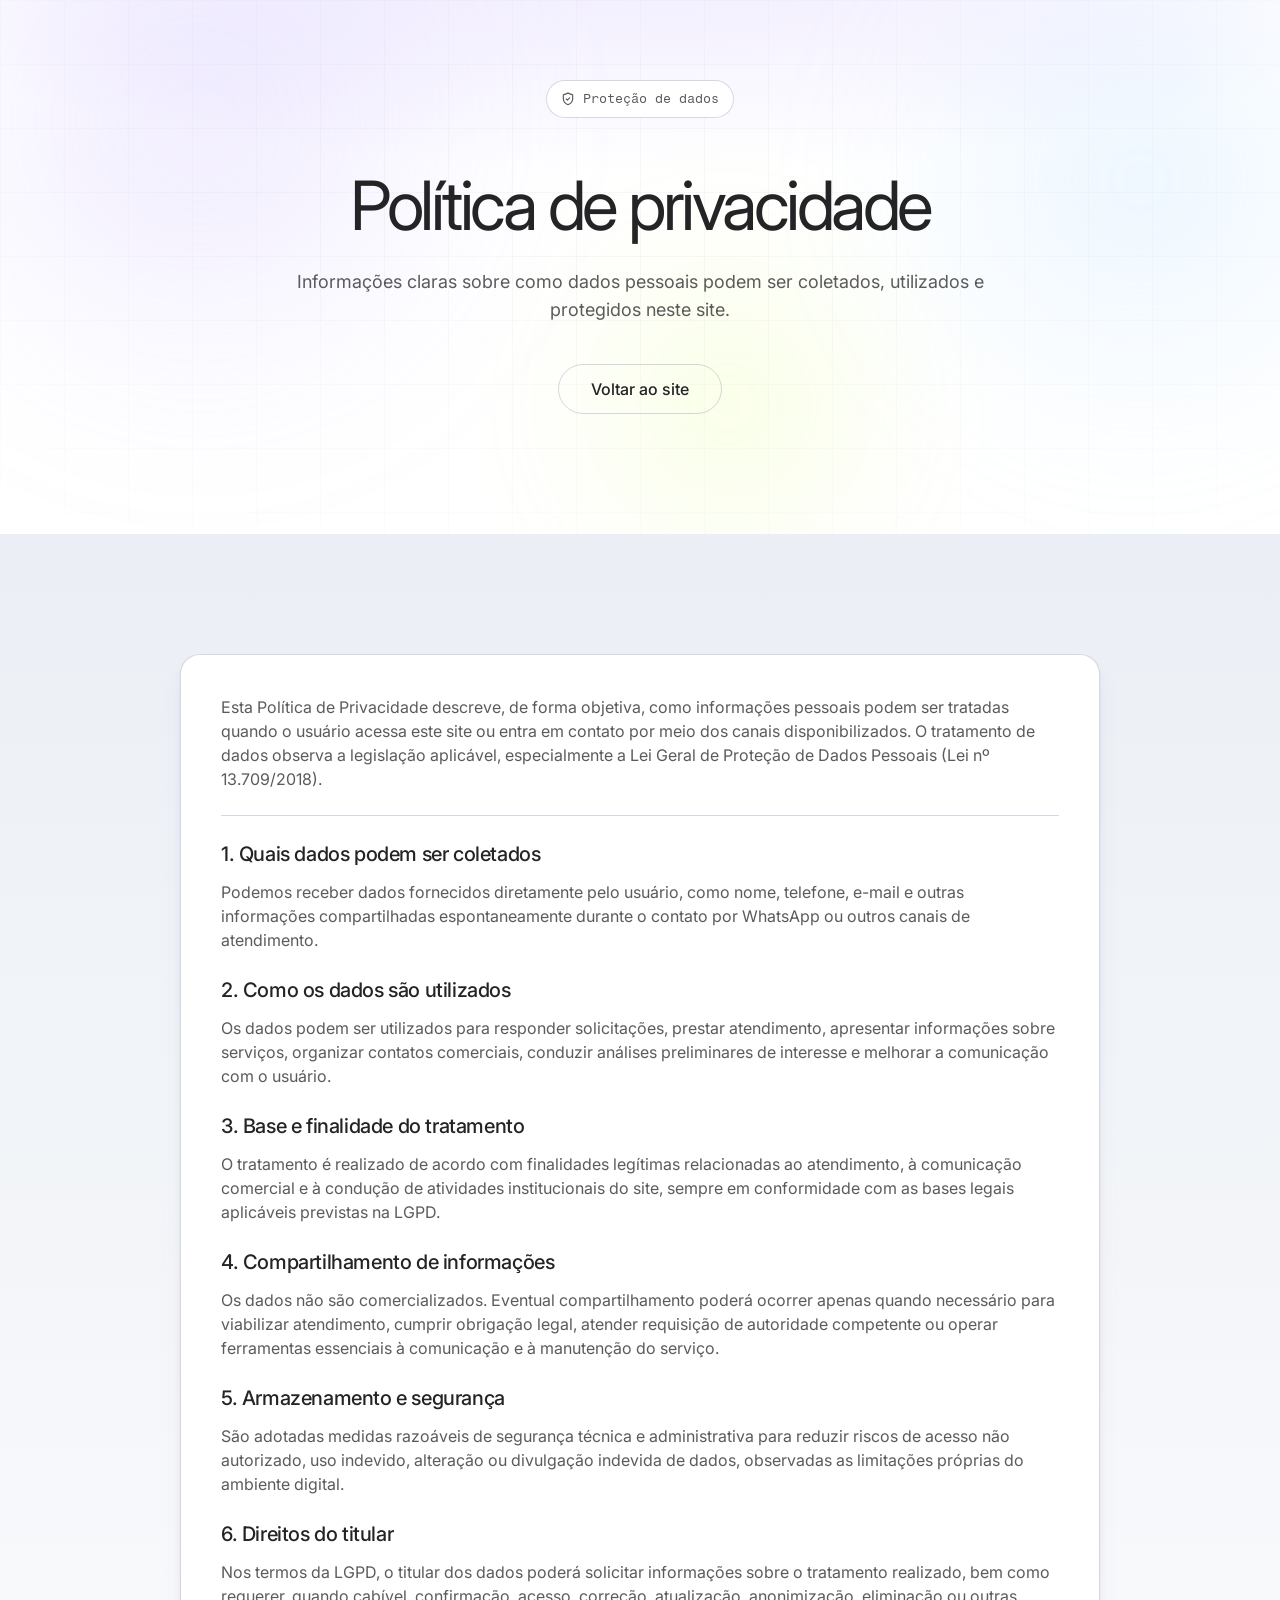
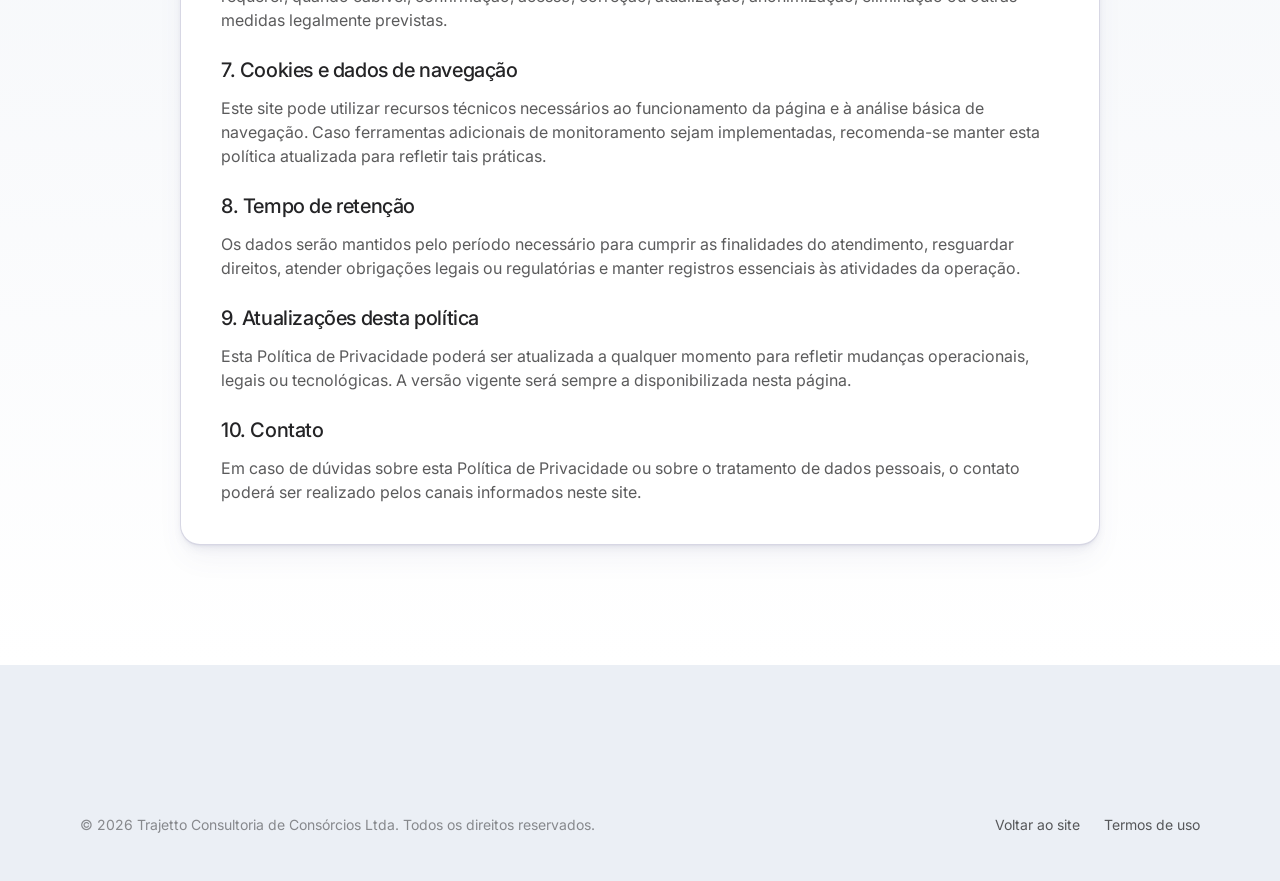
==== politica-de-privacidade.html @ ad0fdaf3 "alteração 24_04_26" ====
<!DOCTYPE html>
<html lang="pt-BR">
<head>
  <meta charset="UTF-8">
  <meta name="viewport" content="width=device-width, initial-scale=1.0">
  <title>Política de Privacidade | Trajetto Consultoria de Consórcios</title>
  <meta name="description" content="Informações sobre coleta, uso e proteção de dados pessoais no site da Trajetto Consultoria de Consórcios.">

  <link rel="preconnect" href="https://fonts.googleapis.com">
  <link rel="preconnect" href="https://fonts.gstatic.com" crossorigin>
  <link rel="preconnect" href="https://framerusercontent.com">

  <link rel="stylesheet" href="https://fonts.googleapis.com/css2?family=Inter:wght@400;500;600;700&family=Fragment+Mono&display=swap">

  <script>document.documentElement.classList.add('js-ready')</script>
  <link rel="stylesheet" href="assets/css/variables.css">
  <link rel="stylesheet" href="assets/css/typography.css">
  <link rel="stylesheet" href="assets/css/components.css">
  <link rel="stylesheet" href="assets/css/animations.css">
  <link rel="stylesheet" href="assets/css/effects.css">
  <link rel="stylesheet" href="assets/css/page.css">
</head>
<body>
  <section class="kit-section hero-section" style="padding-top: 80px; min-height: auto;">
    <div class="hero-bg" aria-hidden="true">
      <div class="hero-orb hero-orb--1"></div>
      <div class="hero-orb hero-orb--2"></div>
      <div class="hero-orb hero-orb--3"></div>
      <div class="hero-grid"></div>
    </div>

    <div class="kit-container" style="text-align: center;">
      <div data-anim="fade-in">
        <span class="kit-section-header__badge">
          <svg width="14" height="14" viewBox="0 0 24 24" fill="none" stroke="currentColor" stroke-width="2" stroke-linecap="round" stroke-linejoin="round"><path d="M12 22s8-4 8-10V5l-8-3-8 3v7c0 6 8 10 8 10z"></path><polyline points="9 12 11 14 15 10"></polyline></svg>
          Proteção de dados
        </span>
      </div>
      <h1 class="kit-h1" data-anim="fade-in" data-anim-delay="1" style="max-width: 860px; margin: var(--kit-gap-lg) auto 0; font-size: clamp(32px, 6vw, 68px); line-height: 1.15; text-wrap: balance;">
        Política de privacidade
      </h1>
      <p class="kit-body" data-anim="fade-in" data-anim-delay="2" style="max-width: 760px; margin: var(--kit-gap-lg) auto 0; font-size: 18px; line-height: 28px;">
        Informações claras sobre como dados pessoais podem ser coletados, utilizados e protegidos neste site.
      </p>
      <div data-anim="fade-in" data-anim-delay="3" style="margin-top: var(--kit-gap-xl);">
        <a href="index.html" class="kit-btn kit-btn-secondary kit-btn-lg">Voltar ao site</a>
      </div>
    </div>
  </section>

  <section class="kit-section kit-section--gradient-light">
    <div class="kit-container">
      <div class="kit-card" data-anim="fade-in" style="max-width: 920px; margin: 0 auto;">
        <p class="kit-body" style="margin-bottom: var(--kit-gap-lg);">
          Esta Política de Privacidade descreve, de forma objetiva, como informações pessoais podem ser tratadas quando o usuário acessa este site ou entra em contato por meio dos canais disponibilizados. O tratamento de dados observa a legislação aplicável, especialmente a Lei Geral de Proteção de Dados Pessoais (Lei nº 13.709/2018).
        </p>
        <div class="kit-separator" style="margin: var(--kit-gap-lg) 0;"></div>

        <h3 class="kit-h5" style="margin-bottom: 12px;">1. Quais dados podem ser coletados</h3>
        <p class="kit-body" style="margin-bottom: var(--kit-gap-lg);">
          Podemos receber dados fornecidos diretamente pelo usuário, como nome, telefone, e-mail e outras informações compartilhadas espontaneamente durante o contato por WhatsApp ou outros canais de atendimento.
        </p>

        <h3 class="kit-h5" style="margin-bottom: 12px;">2. Como os dados são utilizados</h3>
        <p class="kit-body" style="margin-bottom: var(--kit-gap-lg);">
          Os dados podem ser utilizados para responder solicitações, prestar atendimento, apresentar informações sobre serviços, organizar contatos comerciais, conduzir análises preliminares de interesse e melhorar a comunicação com o usuário.
        </p>

        <h3 class="kit-h5" style="margin-bottom: 12px;">3. Base e finalidade do tratamento</h3>
        <p class="kit-body" style="margin-bottom: var(--kit-gap-lg);">
          O tratamento é realizado de acordo com finalidades legítimas relacionadas ao atendimento, à comunicação comercial e à condução de atividades institucionais do site, sempre em conformidade com as bases legais aplicáveis previstas na LGPD.
        </p>

        <h3 class="kit-h5" style="margin-bottom: 12px;">4. Compartilhamento de informações</h3>
        <p class="kit-body" style="margin-bottom: var(--kit-gap-lg);">
          Os dados não são comercializados. Eventual compartilhamento poderá ocorrer apenas quando necessário para viabilizar atendimento, cumprir obrigação legal, atender requisição de autoridade competente ou operar ferramentas essenciais à comunicação e à manutenção do serviço.
        </p>

        <h3 class="kit-h5" style="margin-bottom: 12px;">5. Armazenamento e segurança</h3>
        <p class="kit-body" style="margin-bottom: var(--kit-gap-lg);">
          São adotadas medidas razoáveis de segurança técnica e administrativa para reduzir riscos de acesso não autorizado, uso indevido, alteração ou divulgação indevida de dados, observadas as limitações próprias do ambiente digital.
        </p>

        <h3 class="kit-h5" style="margin-bottom: 12px;">6. Direitos do titular</h3>
        <p class="kit-body" style="margin-bottom: var(--kit-gap-lg);">
          Nos termos da LGPD, o titular dos dados poderá solicitar informações sobre o tratamento realizado, bem como requerer, quando cabível, confirmação, acesso, correção, atualização, anonimização, eliminação ou outras medidas legalmente previstas.
        </p>

        <h3 class="kit-h5" style="margin-bottom: 12px;">7. Cookies e dados de navegação</h3>
        <p class="kit-body" style="margin-bottom: var(--kit-gap-lg);">
          Este site pode utilizar recursos técnicos necessários ao funcionamento da página e à análise básica de navegação. Caso ferramentas adicionais de monitoramento sejam implementadas, recomenda-se manter esta política atualizada para refletir tais práticas.
        </p>

        <h3 class="kit-h5" style="margin-bottom: 12px;">8. Tempo de retenção</h3>
        <p class="kit-body" style="margin-bottom: var(--kit-gap-lg);">
          Os dados serão mantidos pelo período necessário para cumprir as finalidades do atendimento, resguardar direitos, atender obrigações legais ou regulatórias e manter registros essenciais às atividades da operação.
        </p>

        <h3 class="kit-h5" style="margin-bottom: 12px;">9. Atualizações desta política</h3>
        <p class="kit-body" style="margin-bottom: var(--kit-gap-lg);">
          Esta Política de Privacidade poderá ser atualizada a qualquer momento para refletir mudanças operacionais, legais ou tecnológicas. A versão vigente será sempre a disponibilizada nesta página.
        </p>

        <h3 class="kit-h5" style="margin-bottom: 12px;">10. Contato</h3>
        <p class="kit-body">
          Em caso de dúvidas sobre esta Política de Privacidade ou sobre o tratamento de dados pessoais, o contato poderá ser realizado pelos canais informados neste site.
        </p>
      </div>
    </div>
  </section>

  <footer class="kit-footer">
    <div class="kit-container">
      <div style="display: flex; align-items: center; justify-content: space-between; padding-top: var(--kit-gap-lg);">
        <p class="kit-footer__copyright">&copy; 2026 Trajetto Consultoria de Consórcios Ltda. Todos os direitos reservados.</p>
        <div style="display: flex; gap: var(--kit-gap-lg);">
          <a href="index.html" class="kit-footer__link">Voltar ao site</a>
          <a href="termos-de-uso.html" class="kit-footer__link">Termos de uso</a>
        </div>
      </div>
    </div>
  </footer>

  <script src="assets/js/animations.js"></script>
</body>
</html>
---- assets/css/variables.css ----
:root {
  /* ══ Cores ══ */
  --kit-primary: #242426;
  --kit-primary-75: rgba(36, 36, 38, 0.75);
  --kit-primary-50: rgba(36, 36, 38, 0.50);
  --kit-primary-25: rgba(36, 36, 38, 0.25);
  --kit-dark: #35363b;
  --kit-dark-alt: #4d4f57;
  --kit-dark-muted: #58718a;
  --kit-white: #ffffff;
  --kit-white-80: rgba(255, 255, 255, 0.80);
  --kit-white-50: rgba(255, 255, 255, 0.50);
  --kit-bg-light: #ebeff5;
  --kit-bg-surface: #ebedfa;
  --kit-accent-lime: #d9ff5c;
  --kit-accent-purple: #c0adff;
  --kit-accent-blue: #b8deff;
  --kit-accent-pink: #fae9e6;
  --kit-accent-beige: #e0c5b6;
  --kit-accent-steel: #a5b2cf;
  --kit-border-light: #d9d5dc;
  --kit-border-subtle: rgba(36, 38, 105, 0.18);

  /* ══ Gradientes ══ */
  --kit-gradient-dark-section: linear-gradient(180deg, #343647 0%, #35363b 99%);
  --kit-gradient-light-section: linear-gradient(180deg, #ebeff5 0%, #fff 100%);
  --kit-gradient-white-to-light: linear-gradient(180deg, #fff 0%, #ebeff5 100%);
  --kit-gradient-light-to-white: linear-gradient(180deg, #fff 0%, #ebedfa 100%);
  --kit-gradient-radial-hero: radial-gradient(134% 100% at 50% 0%, #fff 0%, #ebedfa 100%);
  --kit-gradient-white-fade-50: linear-gradient(180deg, rgba(255,255,255,0.5) 0%, transparent 100%);
  --kit-gradient-white-fade-75: linear-gradient(180deg, rgba(255,255,255,0.75) 0%, transparent 100%);
  --kit-gradient-transparent-to-white: linear-gradient(180deg, transparent 0%, #fff 100%);

  /* ══ Tipografia ══ */
  --kit-font-heading: 'Inter Display', 'Inter', sans-serif;
  --kit-font-body: 'Inter Display', 'Inter', sans-serif;
  --kit-font-mono: 'Fragment Mono', monospace;
  --kit-fs-h1: 88px;
  --kit-lh-h1: 110px;
  --kit-ls-h1: -3.52px;
  --kit-fs-h1-alt: 64px;
  --kit-lh-h1-alt: 80px;
  --kit-ls-h1-alt: -2.56px;
  --kit-fs-h2: 56px;
  --kit-lh-h2: 67.2px;
  --kit-ls-h2: -2.24px;
  --kit-fs-h3: 36px;
  --kit-lh-h3: 45px;
  --kit-ls-h3: -1.08px;
  --kit-fs-h4: 32px;
  --kit-lh-h4: 46.4px;
  --kit-ls-h4: -0.96px;
  --kit-fs-h5: 20px;
  --kit-lh-h5: 28px;
  --kit-ls-h5: -0.4px;
  --kit-fs-h6: 14px;
  --kit-lh-h6: 21px;
  --kit-fs-body: 16px;
  --kit-lh-body: 24px;
  --kit-fs-body-sm: 14px;
  --kit-lh-body-sm: 21px;
  --kit-fs-caption: 12px;
  --kit-lh-caption: 18px;
  --kit-fs-label: 13px;
  --kit-lh-label: 16px;
  --kit-fw-normal: 400;
  --kit-fw-medium: 500;
  --kit-fw-semibold: 600;

  /* ══ Espaçamento ══ */
  --kit-section-py: 120px;
  --kit-section-py-sm: 80px;
  --kit-section-px: 40px;
  --kit-container-max: 1200px;
  --kit-gap-xs: 8px;
  --kit-gap-sm: 12px;
  --kit-gap-md: 16px;
  --kit-gap-lg: 24px;
  --kit-gap-xl: 40px;
  --kit-gap-2xl: 64px;
  --kit-gap-3xl: 80px;

  /* ══ Bordas ══ */
  --kit-radius-xs: 8px;
  --kit-radius-sm: 12px;
  --kit-radius-md: 16px;
  --kit-radius-lg: 20px;
  --kit-radius-xl: 24px;
  --kit-radius-2xl: 32px;
  --kit-radius-full: 9999px;
  --kit-border-width: 1px;
  --kit-border-color: rgba(36, 38, 105, 0.18);

  /* ══ Sombras ══ */
  --kit-shadow-card: 0 0.637px 1.147px -0.813px rgba(79,86,130,0.11),
                     0 1.932px 3.477px -1.625px rgba(79,86,130,0.11),
                     0 5.106px 9.191px -2.438px rgba(79,86,130,0.1),
                     0 16px 28.8px -3.25px rgba(79,86,130,0.06);
  --kit-shadow-card-lg: 0 0.806px 0.806px -0.469px rgba(54,54,71,0.19),
                        0 1.911px 1.911px -0.938px rgba(54,54,71,0.18),
                        0 3.486px 3.486px -1.406px rgba(54,54,71,0.18),
                        0 5.795px 5.795px -1.875px rgba(54,54,71,0.17),
                        0 9.358px 9.358px -2.344px rgba(54,54,71,0.16),
                        0 15.318px 15.318px -2.813px rgba(54,54,71,0.15),
                        0 26.377px 26.377px -3.281px rgba(54,54,71,0.12),
                        0 48px 48px -3.75px rgba(54,54,71,0.06);
  --kit-shadow-card-md: 0 0.848px 0.848px -0.625px rgba(54,54,71,0.15),
                        0 2.168px 2.168px -1.25px rgba(54,54,71,0.14),
                        0 4.346px 4.346px -1.875px rgba(54,54,71,0.14),
                        0 8.239px 8.239px -2.5px rgba(54,54,71,0.13),
                        0 16.376px 16.376px -3.125px rgba(54,54,71,0.1),
                        0 36px 36px -3.75px rgba(54,54,71,0.05);
  --kit-shadow-glow: 0 0 0 12px rgba(255,255,255,0.25);
  --kit-shadow-glow-sm: 0 0 0 4px rgba(255,255,255,0.25);
}
---- assets/css/typography.css ----
/* ══ Fontes ══ */
/* Google Fonts carregadas via <link> no HTML para evitar bloqueio de render */

/* Inter Display via Framer CDN */
@font-face {
  font-family: 'Inter Display';
  src: url('https://framerusercontent.com/assets/QXl4EFJYVqiLETBqbPiq9anSzEY.woff2') format('woff2');
  font-weight: 400;
  font-style: normal;
  font-display: swap;
}

@font-face {
  font-family: 'Inter Display';
  src: url('https://framerusercontent.com/assets/6VnLB78U9DLIXGm74MvJYRn2YEE.woff2') format('woff2');
  font-weight: 500;
  font-style: normal;
  font-display: swap;
}

@font-face {
  font-family: 'Inter Display';
  src: url('https://framerusercontent.com/assets/PyL0aGBgERWGjjCfQIWkYXYhq0.woff2') format('woff2');
  font-weight: 600;
  font-style: normal;
  font-display: swap;
}

/* ══ Escala Tipográfica ══ */
.kit-h1 {
  font-family: var(--kit-font-heading);
  font-size: var(--kit-fs-h1);
  line-height: var(--kit-lh-h1);
  letter-spacing: var(--kit-ls-h1);
  font-weight: var(--kit-fw-normal);
  color: var(--kit-primary);
}

.kit-h1-alt {
  font-family: var(--kit-font-heading);
  font-size: var(--kit-fs-h1-alt);
  line-height: var(--kit-lh-h1-alt);
  letter-spacing: var(--kit-ls-h1-alt);
  font-weight: var(--kit-fw-normal);
  color: var(--kit-primary-75);
}

.kit-h2 {
  font-family: var(--kit-font-heading);
  font-size: var(--kit-fs-h2);
  line-height: var(--kit-lh-h2);
  letter-spacing: var(--kit-ls-h2);
  font-weight: var(--kit-fw-normal);
  color: var(--kit-primary);
}

.kit-h3 {
  font-family: var(--kit-font-heading);
  font-size: var(--kit-fs-h3);
  line-height: var(--kit-lh-h3);
  letter-spacing: var(--kit-ls-h3);
  font-weight: var(--kit-fw-normal);
  color: var(--kit-primary);
}

.kit-h4 {
  font-family: var(--kit-font-heading);
  font-size: var(--kit-fs-h4);
  line-height: var(--kit-lh-h4);
  letter-spacing: var(--kit-ls-h4);
  font-weight: var(--kit-fw-normal);
  color: var(--kit-primary);
}

.kit-h5 {
  font-family: var(--kit-font-heading);
  font-size: var(--kit-fs-h5);
  line-height: var(--kit-lh-h5);
  letter-spacing: var(--kit-ls-h5);
  font-weight: var(--kit-fw-medium);
  color: var(--kit-primary);
}

.kit-h6 {
  font-family: var(--kit-font-heading);
  font-size: var(--kit-fs-h6);
  line-height: var(--kit-lh-h6);
  font-weight: var(--kit-fw-medium);
  color: var(--kit-primary);
}

.kit-body {
  font-family: var(--kit-font-body);
  font-size: var(--kit-fs-body);
  line-height: var(--kit-lh-body);
  font-weight: var(--kit-fw-normal);
  color: var(--kit-primary-75);
}

.kit-body-sm {
  font-family: var(--kit-font-body);
  font-size: var(--kit-fs-body-sm);
  line-height: var(--kit-lh-body-sm);
  font-weight: var(--kit-fw-normal);
  color: var(--kit-primary-75);
}

.kit-caption {
  font-family: var(--kit-font-body);
  font-size: var(--kit-fs-caption);
  line-height: var(--kit-lh-caption);
  font-weight: var(--kit-fw-normal);
  color: var(--kit-primary-50);
}

.kit-label {
  font-family: var(--kit-font-mono);
  font-size: var(--kit-fs-label);
  line-height: var(--kit-lh-label);
  font-weight: var(--kit-fw-normal);
  text-transform: none;
}

.kit-mono {
  font-family: var(--kit-font-mono);
}

/* ══ Responsivo ══ */
@media (max-width: 1024px) {
  .kit-h1 { font-size: 64px; line-height: 72px; letter-spacing: -2.56px; }
  .kit-h1-alt { font-size: 48px; line-height: 56px; letter-spacing: -1.92px; }
  .kit-h2 { font-size: 44px; line-height: 52px; letter-spacing: -1.76px; }
  .kit-h3 { font-size: 28px; line-height: 36px; letter-spacing: -0.84px; }
  .kit-h4 { font-size: 26px; line-height: 36px; letter-spacing: -0.78px; }
}

@media (max-width: 768px) {
  .kit-h1 { font-size: 44px; line-height: 52px; letter-spacing: -1.76px; }
  .kit-h1-alt { font-size: 36px; line-height: 44px; letter-spacing: -1.44px; }
  .kit-h2 { font-size: 36px; line-height: 44px; letter-spacing: -1.44px; }
  .kit-h3 { font-size: 24px; line-height: 32px; letter-spacing: -0.72px; }
  .kit-h4 { font-size: 22px; line-height: 30px; letter-spacing: -0.66px; }
}

@media (max-width: 480px) {
  .kit-h1 { font-size: 36px; line-height: 44px; letter-spacing: -1.44px; }
  .kit-h1-alt { font-size: 30px; line-height: 38px; letter-spacing: -1.2px; }
  .kit-h2 { font-size: 28px; line-height: 36px; letter-spacing: -1.12px; }
}
---- assets/css/components.css ----
/* ══ Reset Base ══ */
*, *::before, *::after { box-sizing: border-box; margin: 0; padding: 0; }
html { scroll-behavior: smooth; -webkit-font-smoothing: antialiased; -moz-osx-font-smoothing: grayscale; }
body {
  font-family: var(--kit-font-body);
  font-size: var(--kit-fs-body);
  line-height: var(--kit-lh-body);
  color: var(--kit-primary);
  background: var(--kit-white);
  overflow-x: hidden;
}
img { max-width: 100%; height: auto; display: block; }
a { text-decoration: none; color: inherit; }

/* ══ Layout ══ */
.kit-container {
  max-width: var(--kit-container-max);
  margin: 0 auto;
  padding: 0 var(--kit-section-px);
  width: 100%;
}

.kit-section {
  padding: var(--kit-section-py) 0;
  position: relative;
  overflow: hidden;
}

.kit-section--dark {
  background: var(--kit-gradient-dark-section);
  color: var(--kit-white);
}

.kit-section--light {
  background: var(--kit-bg-light);
}

.kit-section--gradient-light {
  background: var(--kit-gradient-light-section);
}

.kit-section--gradient-radial {
  background: var(--kit-gradient-radial-hero);
}

.kit-section--white-to-light {
  background: var(--kit-gradient-white-to-light);
}

.kit-section-header {
  text-align: center;
  max-width: 720px;
  margin: 0 auto var(--kit-gap-2xl);
}

.kit-section-header__badge {
  display: inline-flex;
  align-items: center;
  gap: 8px;
  padding: 6px 14px;
  border-radius: var(--kit-radius-full);
  border: 1px solid var(--kit-border-subtle);
  font-family: var(--kit-font-mono);
  font-size: var(--kit-fs-label);
  color: var(--kit-primary-75);
  background: var(--kit-white);
  margin-bottom: var(--kit-gap-lg);
}

.kit-section-header__badge--dark {
  background: rgba(255,255,255,0.08);
  border-color: rgba(255,255,255,0.15);
  color: var(--kit-white-80);
}

.kit-section-header__subtitle {
  font-family: var(--kit-font-body);
  font-size: var(--kit-fs-body);
  line-height: var(--kit-lh-body);
  color: var(--kit-primary-75);
  margin-top: var(--kit-gap-md);
}

.kit-section-header__subtitle--light {
  color: var(--kit-white-80);
}

/* ══ Botões ══ */
.kit-btn {
  display: inline-flex;
  align-items: center;
  justify-content: center;
  gap: 8px;
  font-family: var(--kit-font-body);
  font-size: var(--kit-fs-body-sm);
  font-weight: var(--kit-fw-medium);
  line-height: 1;
  padding: 12px 24px;
  border-radius: var(--kit-radius-full);
  border: none;
  cursor: pointer;
  transition: all 0.2s ease;
  white-space: nowrap;
}

.kit-btn-primary {
  background: var(--kit-primary);
  color: var(--kit-white);
}
.kit-btn-primary:hover {
  background: var(--kit-dark-alt);
  transform: translateY(-1px);
}

.kit-btn-secondary {
  background: transparent;
  color: var(--kit-primary);
  border: 1px solid var(--kit-border-subtle);
}
.kit-btn-secondary:hover {
  background: var(--kit-bg-light);
}

.kit-btn-white {
  background: var(--kit-white);
  color: var(--kit-primary);
}
.kit-btn-white:hover {
  background: var(--kit-bg-light);
}

.kit-btn-dark {
  background: var(--kit-dark);
  color: var(--kit-white);
}
.kit-btn-dark:hover {
  background: var(--kit-primary);
}

.kit-btn-lg {
  padding: 16px 32px;
  font-size: var(--kit-fs-body);
}

.kit-btn-sm {
  padding: 8px 16px;
  font-size: var(--kit-fs-caption);
}

.kit-btn-group {
  display: flex;
  align-items: center;
  gap: var(--kit-gap-sm);
}

/* ══ Cards ══ */
.kit-card {
  background: var(--kit-white);
  border-radius: var(--kit-radius-lg);
  padding: var(--kit-gap-xl);
  box-shadow: var(--kit-shadow-card);
  border: 1px solid var(--kit-border-subtle);
  overflow: hidden;
  position: relative;
}

.kit-card--dark {
  background: var(--kit-dark);
  border-color: rgba(255,255,255,0.08);
  color: var(--kit-white);
}

.kit-card--no-shadow {
  box-shadow: none;
}

.kit-card--large {
  padding: var(--kit-gap-2xl);
  border-radius: var(--kit-radius-xl);
  box-shadow: var(--kit-shadow-card-lg);
}

.kit-card--surface {
  background: var(--kit-bg-light);
  border: 1px solid var(--kit-border-subtle);
}

.kit-card__visual {
  width: 100%;
  border-radius: var(--kit-radius-sm);
  overflow: hidden;
  margin-bottom: var(--kit-gap-lg);
}

.kit-card__visual img {
  width: 100%;
  height: auto;
  object-fit: cover;
}

.kit-card__title {
  font-family: var(--kit-font-heading);
  font-size: var(--kit-fs-h4);
  line-height: var(--kit-lh-h4);
  letter-spacing: var(--kit-ls-h4);
  font-weight: var(--kit-fw-normal);
  margin-bottom: var(--kit-gap-sm);
}

.kit-card__text {
  font-family: var(--kit-font-body);
  font-size: var(--kit-fs-body-sm);
  line-height: var(--kit-lh-body-sm);
  color: var(--kit-primary-75);
}

.kit-card__text--light {
  color: var(--kit-white-80);
}

/* ══ Badge / Pill ══ */
.kit-badge {
  display: inline-flex;
  align-items: center;
  gap: 6px;
  padding: 4px 12px;
  border-radius: var(--kit-radius-full);
  font-family: var(--kit-font-mono);
  font-size: var(--kit-fs-caption);
  line-height: var(--kit-lh-caption);
  border: 1px solid var(--kit-border-subtle);
  background: var(--kit-white);
  color: var(--kit-primary-75);
}

.kit-badge--accent {
  background: var(--kit-accent-lime);
  border-color: var(--kit-accent-lime);
  color: var(--kit-primary);
}

.kit-badge--dark {
  background: rgba(255,255,255,0.08);
  border-color: rgba(255,255,255,0.15);
  color: var(--kit-white-80);
}

/* ══ Grids ══ */
.kit-grid-2 {
  display: grid;
  grid-template-columns: repeat(2, 1fr);
  gap: var(--kit-gap-lg);
}

.kit-grid-3 {
  display: grid;
  grid-template-columns: repeat(3, 1fr);
  gap: var(--kit-gap-lg);
}

.kit-grid-4 {
  display: grid;
  grid-template-columns: repeat(4, 1fr);
  gap: var(--kit-gap-lg);
}

.kit-flex-center {
  display: flex;
  align-items: center;
  justify-content: center;
}

.kit-flex-col {
  display: flex;
  flex-direction: column;
}

.kit-flex-row {
  display: flex;
  flex-direction: row;
  align-items: center;
}

/* ══ Decorative Elements ══ */
.kit-glow {
  position: absolute;
  border-radius: 50%;
  filter: blur(100px);
  opacity: 0.4;
  pointer-events: none;
}

.kit-glow--purple {
  background: var(--kit-accent-purple);
}

.kit-glow--blue {
  background: var(--kit-accent-blue);
}

.kit-glow--lime {
  background: var(--kit-accent-lime);
}

.kit-divider {
  width: 100%;
  height: 1px;
  background: var(--kit-border-subtle);
}

/* ══ Trust / Logo Bar ══ */
.kit-trust-bar {
  display: flex;
  align-items: center;
  justify-content: center;
  gap: var(--kit-gap-xl);
  padding: var(--kit-gap-lg) 0;
  opacity: 0.5;
}

.kit-trust-bar img {
  height: 24px;
  width: auto;
  filter: grayscale(1);
}

/* ══ Toggle (Pricing) ══ */
.kit-toggle {
  display: inline-flex;
  align-items: center;
  gap: 0;
  background: var(--kit-bg-light);
  border-radius: var(--kit-radius-full);
  padding: 4px;
  border: 1px solid var(--kit-border-subtle);
}

.kit-toggle__option {
  padding: 8px 20px;
  border-radius: var(--kit-radius-full);
  font-family: var(--kit-font-body);
  font-size: var(--kit-fs-body-sm);
  font-weight: var(--kit-fw-medium);
  color: var(--kit-primary-50);
  cursor: pointer;
  transition: all 0.2s ease;
  border: none;
  background: none;
}

.kit-toggle__option--active {
  background: var(--kit-white);
  color: var(--kit-primary);
  box-shadow: var(--kit-shadow-card);
}

/* ══ Checklist ══ */
.kit-checklist {
  list-style: none;
  display: flex;
  flex-direction: column;
  gap: var(--kit-gap-sm);
}

.kit-checklist__item {
  display: flex;
  align-items: center;
  gap: 10px;
  font-family: var(--kit-font-body);
  font-size: var(--kit-fs-body-sm);
  line-height: var(--kit-lh-body-sm);
  color: var(--kit-primary-75);
}

.kit-checklist__item::before {
  content: '';
  width: 18px;
  height: 18px;
  min-width: 18px;
  border-radius: 50%;
  background: var(--kit-accent-lime);
  display: flex;
  align-items: center;
  justify-content: center;
  background-image: url("data:image/svg+xml,%3Csvg xmlns='http://www.w3.org/2000/svg' width='12' height='12' viewBox='0 0 24 24' fill='none' stroke='%23242426' stroke-width='3' stroke-linecap='round' stroke-linejoin='round'%3E%3Cpolyline points='20 6 9 17 4 12'%3E%3C/polyline%3E%3C/svg%3E");
  background-repeat: no-repeat;
  background-position: center;
  background-size: 10px;
}

/* ══ Nav ══ */
.kit-nav {
  position: fixed;
  top: 0;
  left: 0;
  right: 0;
  z-index: 1000;
  padding: 16px var(--kit-section-px);
  display: flex;
  align-items: center;
  justify-content: center;
  transition: background 0.3s ease;
}

.kit-nav--scrolled {
  background: rgba(255,255,255,0.85);
  backdrop-filter: blur(20px);
  -webkit-backdrop-filter: blur(20px);
  border-bottom: 1px solid var(--kit-border-subtle);
}

.kit-nav__inner {
  display: flex;
  align-items: center;
  justify-content: space-between;
  max-width: var(--kit-container-max);
  width: 100%;
}

.kit-nav__logo {
  font-family: var(--kit-font-heading);
  font-size: 24px;
  font-weight: var(--kit-fw-semibold);
  color: var(--kit-primary);
  letter-spacing: -0.5px;
}

.kit-nav__links {
  display: flex;
  align-items: center;
  gap: var(--kit-gap-xl);
  list-style: none;
}

.kit-nav__link {
  font-family: var(--kit-font-body);
  font-size: var(--kit-fs-body-sm);
  color: var(--kit-primary-75);
  transition: color 0.2s ease;
}

.kit-nav__link:hover {
  color: var(--kit-primary);
}

.kit-nav__actions {
  display: flex;
  align-items: center;
  gap: var(--kit-gap-sm);
}

/* ══ Footer ══ */
.kit-footer {
  background: var(--kit-bg-light);
  padding: var(--kit-section-py) 0 var(--kit-gap-xl);
}

.kit-footer__grid {
  display: grid;
  grid-template-columns: 2fr repeat(4, 1fr);
  gap: var(--kit-gap-xl);
  margin-bottom: var(--kit-gap-2xl);
}

.kit-footer__brand {
  display: flex;
  flex-direction: column;
  gap: var(--kit-gap-md);
}

.kit-footer__column-title {
  font-family: var(--kit-font-body);
  font-size: var(--kit-fs-body-sm);
  font-weight: var(--kit-fw-medium);
  color: var(--kit-primary-50);
  margin-bottom: var(--kit-gap-sm);
}

.kit-footer__link {
  font-family: var(--kit-font-body);
  font-size: var(--kit-fs-body-sm);
  color: var(--kit-primary-75);
  display: block;
  padding: 4px 0;
  transition: color 0.2s ease;
}

.kit-footer__link:hover {
  color: var(--kit-primary);
}

.kit-footer__bottom {
  display: flex;
  align-items: center;
  justify-content: space-between;
  padding-top: var(--kit-gap-lg);
  border-top: 1px solid var(--kit-border-subtle);
}

.kit-footer__copyright {
  font-family: var(--kit-font-body);
  font-size: var(--kit-fs-body-sm);
  color: var(--kit-primary-50);
}

/* ══ Responsivo Global ══ */
@media (max-width: 1024px) {
  :root {
    --kit-section-py: 80px;
    --kit-section-px: 32px;
  }
  .kit-grid-3 { grid-template-columns: repeat(2, 1fr); }
  .kit-grid-4 { grid-template-columns: repeat(2, 1fr); }
  .kit-footer__grid { grid-template-columns: repeat(2, 1fr); }
}

@media (max-width: 768px) {
  :root {
    --kit-section-py: 64px;
    --kit-section-px: 20px;
  }
  .kit-grid-2 { grid-template-columns: 1fr; }
  .kit-grid-3 { grid-template-columns: 1fr; }
  .kit-grid-4 { grid-template-columns: 1fr; }
  .kit-nav__links { display: none; }
  .kit-footer__grid { grid-template-columns: 1fr 1fr; }
  .kit-btn-group { flex-direction: column; width: 100%; }
  .kit-btn-group .kit-btn { width: 100%; justify-content: center; }
}

@media (max-width: 480px) {
  .kit-footer__grid { grid-template-columns: 1fr; }
}
---- assets/css/animations.css ----
/* ══ Keyframes ══ */
@keyframes kit-fade-in-up {
  from { opacity: 0; transform: translateY(24px); }
  to { opacity: 1; transform: translateY(0); }
}

@keyframes kit-fade-in {
  from { opacity: 0; }
  to { opacity: 1; }
}

@keyframes kit-slide-up {
  from { opacity: 0; transform: translateY(40px); }
  to { opacity: 1; transform: translateY(0); }
}

@keyframes kit-scale-in {
  from { opacity: 0; transform: scale(0.95); }
  to { opacity: 1; transform: scale(1); }
}

@keyframes kit-slide-in-left {
  from { opacity: 0; transform: translateX(-30px); }
  to { opacity: 1; transform: translateX(0); }
}

@keyframes kit-slide-in-right {
  from { opacity: 0; transform: translateX(30px); }
  to { opacity: 1; transform: translateX(0); }
}

@keyframes kit-float {
  0%, 100% { transform: translateY(0); }
  50% { transform: translateY(-8px); }
}

@keyframes kit-pulse-glow {
  0%, 100% { box-shadow: 0 0 0 4px rgba(255,255,255,0.25); }
  50% { box-shadow: 0 0 0 12px rgba(255,255,255,0.25); }
}

@keyframes hero-orb-1 {
  0%, 100% { transform: translate(0, 0) scale(1); }
  30%       { transform: translate(140px, 90px) scale(1.12); }
  65%       { transform: translate(-70px, 160px) scale(0.93); }
}

@keyframes hero-orb-2 {
  0%, 100% { transform: translate(0, 0) scale(1); }
  35%       { transform: translate(-110px, 70px) scale(1.08); }
  70%       { transform: translate(90px, 130px) scale(1.18); }
}

@keyframes hero-orb-3 {
  0%, 100% { transform: translate(0, 0) scale(1); }
  50%       { transform: translate(-90px, -70px) scale(1.15); }
}

@keyframes hero-gradient-shift {
  0%, 100% { opacity: 0.6; }
  50%       { opacity: 1; }
}

/* ══ Animation Classes ══ */
.kit-anim-fade-in-up {
  animation: kit-fade-in-up 0.6s ease-out forwards;
}

.kit-anim-fade-in {
  animation: kit-fade-in 0.5s ease-out forwards;
}

.kit-anim-slide-up {
  animation: kit-slide-up 0.7s ease-out forwards;
}

.kit-anim-scale-in {
  animation: kit-scale-in 0.5s ease-out forwards;
}

.kit-anim-float {
  animation: kit-float 4s ease-in-out infinite;
}

/* ══ Scroll-driven (intersection observer) ══ */
.js-ready.anim-init [data-anim] {
  opacity: 0;
  transform: translateY(24px);
  transition: opacity 0.6s ease-out, transform 0.6s ease-out;
}

.js-ready.anim-init [data-anim].kit-visible {
  opacity: 1;
  transform: translateY(0);
}

.js-ready.anim-init [data-anim="scale-in"] {
  transform: scale(0.95);
}
.js-ready.anim-init [data-anim="scale-in"].kit-visible {
  transform: scale(1);
}

.js-ready.anim-init [data-anim="slide-left"] {
  transform: translateX(-30px);
}
.js-ready.anim-init [data-anim="slide-left"].kit-visible {
  transform: translateX(0);
}

.js-ready.anim-init [data-anim="slide-right"] {
  transform: translateX(30px);
}
.js-ready.anim-init [data-anim="slide-right"].kit-visible {
  transform: translateX(0);
}

/* ══ Stagger Delays ══ */
[data-anim-delay="1"] { transition-delay: 0.1s; }
[data-anim-delay="2"] { transition-delay: 0.2s; }
[data-anim-delay="3"] { transition-delay: 0.3s; }
[data-anim-delay="4"] { transition-delay: 0.4s; }
[data-anim-delay="5"] { transition-delay: 0.5s; }
[data-anim-delay="6"] { transition-delay: 0.6s; }

/* ══ Hover Effects ══ */
.kit-hover-lift {
  transition: transform 0.3s ease, box-shadow 0.3s ease;
}
.kit-hover-lift:hover {
  transform: translateY(-4px);
  box-shadow: var(--kit-shadow-card-lg);
}

.kit-hover-scale {
  transition: transform 0.3s ease;
}
.kit-hover-scale:hover {
  transform: scale(1.02);
}
---- assets/css/effects.css ----
/* ══ Blur / Backdrop ══ */
.kit-blur-bg {
  backdrop-filter: blur(10px);
  -webkit-backdrop-filter: blur(10px);
}

.kit-blur-overlay {
  backdrop-filter: blur(20px);
  -webkit-backdrop-filter: blur(20px);
}

/* ══ Overlays ══ */
.kit-overlay-gradient-top {
  position: absolute;
  top: 0;
  left: 0;
  right: 0;
  height: 200px;
  background: linear-gradient(180deg, rgba(255,255,255,1) 0%, transparent 100%);
  pointer-events: none;
  z-index: 1;
}

.kit-overlay-gradient-bottom {
  position: absolute;
  bottom: 0;
  left: 0;
  right: 0;
  height: 200px;
  background: linear-gradient(0deg, rgba(255,255,255,1) 0%, transparent 100%);
  pointer-events: none;
  z-index: 1;
}

/* ══ Glow Decorations ══ */
.kit-effect-glow-purple {
  position: absolute;
  width: 400px;
  height: 400px;
  background: var(--kit-accent-purple);
  border-radius: 50%;
  filter: blur(120px);
  opacity: 0.3;
  pointer-events: none;
}

.kit-effect-glow-blue {
  position: absolute;
  width: 400px;
  height: 400px;
  background: var(--kit-accent-blue);
  border-radius: 50%;
  filter: blur(120px);
  opacity: 0.3;
  pointer-events: none;
}

.kit-effect-glow-lime {
  position: absolute;
  width: 300px;
  height: 300px;
  background: var(--kit-accent-lime);
  border-radius: 50%;
  filter: blur(100px);
  opacity: 0.2;
  pointer-events: none;
}

/* ══ Blend Modes ══ */
.kit-blend-overlay {
  mix-blend-mode: overlay;
}

/* ══ Mask ══ */
.kit-mask-fade-bottom {
  -webkit-mask: linear-gradient(#000 0%, transparent 100%);
  mask: linear-gradient(#000 0%, transparent 100%);
}

.kit-mask-fade-horizontal {
  -webkit-mask: linear-gradient(270deg, transparent 0%, #000 33% 66%, transparent 100%);
  mask: linear-gradient(270deg, transparent 0%, #000 33% 66%, transparent 100%);
}

.kit-mask-radial {
  -webkit-mask: radial-gradient(50% 50%, #000 0%, transparent 100%);
  mask: radial-gradient(50% 50%, #000 0%, transparent 100%);
}

/* ══ Hue rotate for variety ══ */
.kit-hue-rotate {
  filter: hue-rotate();
}

/* ══ Visual Separator ══ */
.kit-separator {
  width: 100%;
  height: 1px;
  background: var(--kit-border-subtle);
}

.kit-separator--light {
  background: rgba(255,255,255,0.1);
}

/* ══ Status indicators ══ */
.kit-status {
  display: inline-flex;
  align-items: center;
  gap: 6px;
  padding: 4px 10px;
  border-radius: var(--kit-radius-full);
  font-family: var(--kit-font-mono);
  font-size: 11px;
  font-weight: var(--kit-fw-medium);
}

.kit-status--paid {
  background: #e8f5e9;
  color: #2e7d32;
}

.kit-status--pending {
  background: #fff3e0;
  color: #ef6c00;
}

.kit-status--overdue {
  background: #fce4ec;
  color: #c62828;
}
---- assets/css/page.css ----
/* ══ Page-specific styles — Operação Página no Ar ══ */

/* ── Hero animated background ── */
.hero-section {
  position: relative;
  overflow: hidden;
  background: #fff;
}

/* Hero CTA — botão + preço empilhados verticalmente */
.pna-hero-cta {
  display: flex;
  flex-direction: column;
  align-items: center;
  gap: var(--kit-gap-sm);
}

/* Media query movida do inline <style> */
@media (min-width: 1025px) {
  #identificacao .kit-h2,
  #transformacao .kit-h2 {
    font-size: clamp(38px, 3.6vw, 54px);
    line-height: 1.18;
    text-wrap: balance;
  }
}

.hero-bg {
  position: absolute;
  inset: 0;
  z-index: 0;
  pointer-events: none;
}

.hero-bg::before {
  content: '';
  position: absolute;
  inset: 0;
  background: radial-gradient(ellipse 90% 55% at 50% -5%, rgba(192, 173, 255, 0.22) 0%, transparent 68%);
  animation: hero-gradient-shift 8s ease-in-out infinite;
}

.hero-orb {
  position: absolute;
  border-radius: 50%;
  pointer-events: none;
  will-change: transform;
}

.hero-orb--1 {
  width: 640px;
  height: 640px;
  background: radial-gradient(circle, var(--kit-accent-purple) 0%, transparent 70%);
  filter: blur(90px);
  opacity: 0.28;
  top: -200px;
  left: -120px;
  animation: hero-orb-1 20s ease-in-out infinite;
}

.hero-orb--2 {
  width: 560px;
  height: 560px;
  background: radial-gradient(circle, var(--kit-accent-blue) 0%, transparent 70%);
  filter: blur(80px);
  opacity: 0.32;
  top: -100px;
  right: -140px;
  animation: hero-orb-2 25s ease-in-out infinite;
}

.hero-orb--3 {
  width: 380px;
  height: 380px;
  background: radial-gradient(circle, var(--kit-accent-lime) 0%, transparent 70%);
  filter: blur(70px);
  opacity: 0.22;
  bottom: -60px;
  left: 42%;
  animation: hero-orb-3 17s ease-in-out infinite;
}

.hero-grid {
  position: absolute;
  inset: 0;
  background-image:
    linear-gradient(rgba(36, 36, 38, 0.035) 1px, transparent 1px),
    linear-gradient(90deg, rgba(36, 36, 38, 0.035) 1px, transparent 1px);
  background-size: 64px 64px;
  -webkit-mask-image: radial-gradient(ellipse 85% 85% at 50% 40%, black 10%, transparent 100%);
  mask-image: radial-gradient(ellipse 85% 85% at 50% 40%, black 10%, transparent 100%);
}

.hero-section > .kit-container {
  position: relative;
  z-index: 1;
}

/* ══ Responsive Typography ══ */
@media (max-width: 1024px) {
  :root {
    --kit-fs-h1: 64px;
    --kit-lh-h1: 78px;
    --kit-ls-h1: -2.5px;
    --kit-fs-h2: 44px;
    --kit-lh-h2: 54px;
    --kit-ls-h2: -1.5px;
  }
}

@media (max-width: 768px) {
  :root {
    --kit-fs-h1: 38px;
    --kit-lh-h1: 48px;
    --kit-ls-h1: -1.5px;
    --kit-fs-h2: 30px;
    --kit-lh-h2: 38px;
    --kit-ls-h2: -0.8px;
    --kit-fs-h3: 24px;
    --kit-lh-h3: 32px;
    --kit-ls-h3: -0.5px;
    --kit-fs-h4: 22px;
    --kit-lh-h4: 30px;
    --kit-ls-h4: -0.3px;
    --kit-fs-h5: 18px;
    --kit-lh-h5: 26px;
    --kit-section-py: 72px;
    --kit-section-py-sm: 56px;
    --kit-section-px: 20px;
  }

  .kit-h1, .kit-h2, .kit-h3 {
    word-break: break-word;
    overflow-wrap: break-word;
  }
}

@media (max-width: 480px) {
  :root {
    --kit-fs-h1: 30px;
    --kit-lh-h1: 38px;
    --kit-ls-h1: -1px;
    --kit-fs-h2: 26px;
    --kit-lh-h2: 34px;
    --kit-fs-h3: 22px;
    --kit-lh-h3: 30px;
    --kit-section-py: 56px;
    --kit-section-px: 16px;
  }
}

/* Hero Price Tag */
.pna-hero-price {
  display: inline-flex;
  align-items: center;
  gap: 8px;
  font-family: var(--kit-font-heading);
  font-size: var(--kit-fs-h5);
  line-height: var(--kit-lh-h5);
  color: var(--kit-primary-75);
  margin-top: var(--kit-gap-sm);
}

.pna-hero-price strong {
  font-weight: var(--kit-fw-semibold);
  color: var(--kit-primary);
}

/* ══ Carousel Section ══ */
.pna-carousel-track {
  display: flex;
  gap: var(--kit-gap-lg);
  overflow-x: auto;
  scroll-behavior: smooth;
  -ms-overflow-style: none;
  scrollbar-width: none;
  padding: 8px 0;
}

.pna-carousel-track::-webkit-scrollbar {
  display: none;
}

.pna-carousel-card {
  min-width: 300px;
  max-width: 340px;
  flex-shrink: 0;
  background: var(--kit-white);
  border-radius: var(--kit-radius-lg);
  box-shadow: var(--kit-shadow-card);
  border: 1px solid var(--kit-border-subtle);
  overflow: hidden;
  transition: transform 0.3s ease, box-shadow 0.3s ease;
}

.pna-carousel-card:hover {
  transform: translateY(-4px);
  box-shadow: var(--kit-shadow-card-lg);
}

.pna-carousel-placeholder {
  width: 100%;
  aspect-ratio: 4/5;
  background: var(--kit-gradient-light-to-white);
  display: flex;
  align-items: center;
  justify-content: center;
  font-family: var(--kit-font-mono);
  font-size: var(--kit-fs-label);
  color: var(--kit-primary-50);
  padding: var(--kit-gap-lg);
  text-align: center;
}

/* ══ Pain / Transform Section ══ */
.pna-pain-list {
  list-style: none;
  display: flex;
  flex-direction: column;
  gap: var(--kit-gap-md);
}

.pna-pain-list li {
  display: flex;
  align-items: flex-start;
  gap: 12px;
  font-family: var(--kit-font-body);
  font-size: var(--kit-fs-body);
  line-height: var(--kit-lh-body);
  color: var(--kit-primary-75);
}

.pna-pain-list li::before {
  content: '';
  width: 8px;
  height: 8px;
  min-width: 8px;
  border-radius: 50%;
  background: var(--kit-accent-purple);
  margin-top: 8px;
}

.pna-transform-list {
  list-style: none;
  display: flex;
  flex-direction: column;
  gap: var(--kit-gap-md);
}

.pna-transform-list li {
  display: flex;
  align-items: flex-start;
  gap: 12px;
  font-family: var(--kit-font-body);
  font-size: var(--kit-fs-body);
  line-height: var(--kit-lh-body);
  color: var(--kit-primary-75);
}

.pna-transform-list li::before {
  content: '';
  width: 18px;
  height: 18px;
  min-width: 18px;
  border-radius: 50%;
  background: var(--kit-accent-lime);
  background-image: url("data:image/svg+xml,%3Csvg xmlns='http://www.w3.org/2000/svg' width='12' height='12' viewBox='0 0 24 24' fill='none' stroke='%23242426' stroke-width='3' stroke-linecap='round' stroke-linejoin='round'%3E%3Cpolyline points='20 6 9 17 4 12'%3E%3C/polyline%3E%3C/svg%3E");
  background-repeat: no-repeat;
  background-position: center;
  background-size: 10px;
  margin-top: 3px;
}

/* ══ Urgency / Dark Section ══ */
.pna-urgency-flow {
  display: flex;
  align-items: center;
  justify-content: center;
  gap: var(--kit-gap-lg);
  flex-wrap: wrap;
  margin: var(--kit-gap-xl) 0;
}

.pna-urgency-step {
  font-family: var(--kit-font-heading);
  font-size: var(--kit-fs-h3);
  line-height: var(--kit-lh-h3);
  letter-spacing: var(--kit-ls-h3);
  font-weight: var(--kit-fw-semibold);
  color: var(--kit-accent-lime);
}

.pna-urgency-arrow {
  font-size: 24px;
  color: var(--kit-white-50);
}

/* ══ Steps Section ══ */
.pna-steps-grid {
  display: grid;
  grid-template-columns: repeat(3, 1fr);
  gap: var(--kit-gap-xl);
  counter-reset: step;
}

.pna-step-card {
  background: var(--kit-white);
  border-radius: var(--kit-radius-lg);
  padding: var(--kit-gap-xl);
  box-shadow: var(--kit-shadow-card);
  border: 1px solid var(--kit-border-subtle);
  position: relative;
}

.pna-step-number {
  display: inline-flex;
  align-items: center;
  justify-content: center;
  width: 48px;
  height: 48px;
  border-radius: var(--kit-radius-sm);
  background: var(--kit-accent-lime);
  font-family: var(--kit-font-heading);
  font-size: var(--kit-fs-h5);
  font-weight: var(--kit-fw-semibold);
  color: var(--kit-primary);
  margin-bottom: var(--kit-gap-lg);
}

.pna-step-title {
  font-family: var(--kit-font-heading);
  font-size: var(--kit-fs-h5);
  line-height: var(--kit-lh-h5);
  letter-spacing: var(--kit-ls-h5);
  font-weight: var(--kit-fw-medium);
  color: var(--kit-primary);
  margin-bottom: var(--kit-gap-sm);
}

.pna-step-text {
  font-family: var(--kit-font-body);
  font-size: var(--kit-fs-body-sm);
  line-height: var(--kit-lh-body-sm);
  color: var(--kit-primary-75);
}

/* ══ Deliverables Section ══ */
.pna-deliverables-grid {
  display: grid;
  grid-template-columns: repeat(2, 1fr);
  gap: var(--kit-gap-lg);
}

.pna-deliverable-card {
  background: var(--kit-white);
  border-radius: var(--kit-radius-lg);
  padding: var(--kit-gap-xl);
  box-shadow: var(--kit-shadow-card);
  border: 1px solid var(--kit-border-subtle);
  transition: transform 0.3s ease, box-shadow 0.3s ease;
}

.pna-deliverable-card:hover {
  transform: translateY(-4px);
  box-shadow: var(--kit-shadow-card-lg);
}

.pna-deliverable-icon {
  width: 48px;
  height: 48px;
  border-radius: var(--kit-radius-sm);
  display: flex;
  align-items: center;
  justify-content: center;
  margin-bottom: var(--kit-gap-lg);
  font-size: 24px;
}

.pna-deliverable-icon--lime { background: var(--kit-accent-lime); }
.pna-deliverable-icon--purple { background: var(--kit-accent-purple); }
.pna-deliverable-icon--blue { background: var(--kit-accent-blue); }
.pna-deliverable-icon--pink { background: var(--kit-accent-pink); }

.pna-deliverable-title {
  font-family: var(--kit-font-heading);
  font-size: var(--kit-fs-h5);
  line-height: var(--kit-lh-h5);
  letter-spacing: var(--kit-ls-h5);
  font-weight: var(--kit-fw-medium);
  color: var(--kit-primary);
  margin-bottom: var(--kit-gap-xs);
}

.pna-deliverable-text {
  font-family: var(--kit-font-body);
  font-size: var(--kit-fs-body-sm);
  line-height: var(--kit-lh-body-sm);
  color: var(--kit-primary-75);
}

/* ══ Pricing Box ══ */
.pna-pricing-box {
  max-width: 560px;
  margin: 0 auto;
  background: var(--kit-white);
  border-radius: var(--kit-radius-xl);
  padding: var(--kit-gap-2xl);
  box-shadow: var(--kit-shadow-card-lg);
  border: 1px solid var(--kit-border-subtle);
  text-align: center;
  position: relative;
  overflow: hidden;
}

.pna-pricing-box::before {
  content: '';
  position: absolute;
  top: 0;
  left: 0;
  right: 0;
  height: 4px;
  background: var(--kit-accent-lime);
}

.pna-pricing-from {
  font-family: var(--kit-font-body);
  font-size: var(--kit-fs-body);
  color: var(--kit-primary-50);
  text-decoration: line-through;
  margin-bottom: var(--kit-gap-xs);
}

.pna-pricing-label {
  font-family: var(--kit-font-mono);
  font-size: var(--kit-fs-label);
  color: var(--kit-primary-75);
  text-transform: uppercase;
  letter-spacing: 1px;
  margin-bottom: var(--kit-gap-xs);
}

.pna-pricing-value {
  font-family: var(--kit-font-heading);
  font-size: 72px;
  line-height: 1;
  letter-spacing: -2.88px;
  font-weight: var(--kit-fw-semibold);
  color: var(--kit-primary);
  margin-bottom: var(--kit-gap-xl);
}

.pna-pricing-features {
  list-style: none;
  display: flex;
  flex-direction: column;
  gap: var(--kit-gap-sm);
  text-align: left;
  margin-bottom: var(--kit-gap-xl);
}

.pna-pricing-features li {
  display: flex;
  align-items: center;
  gap: 10px;
  font-family: var(--kit-font-body);
  font-size: var(--kit-fs-body-sm);
  line-height: var(--kit-lh-body-sm);
  color: var(--kit-primary-75);
}

.pna-pricing-features li::before {
  content: '';
  width: 18px;
  height: 18px;
  min-width: 18px;
  border-radius: 50%;
  background: var(--kit-accent-lime);
  background-image: url("data:image/svg+xml,%3Csvg xmlns='http://www.w3.org/2000/svg' width='12' height='12' viewBox='0 0 24 24' fill='none' stroke='%23242426' stroke-width='3' stroke-linecap='round' stroke-linejoin='round'%3E%3Cpolyline points='20 6 9 17 4 12'%3E%3C/polyline%3E%3C/svg%3E");
  background-repeat: no-repeat;
  background-position: center;
  background-size: 10px;
}

/* ══ Guarantee ══ */
.pna-guarantee {
  display: flex;
  align-items: flex-start;
  gap: var(--kit-gap-lg);
  max-width: 560px;
  margin: var(--kit-gap-xl) auto 0;
  padding: var(--kit-gap-lg);
  background: var(--kit-bg-light);
  border-radius: var(--kit-radius-md);
  border: 1px solid var(--kit-border-subtle);
}

.pna-guarantee-icon {
  width: 48px;
  height: 48px;
  min-width: 48px;
  border-radius: 50%;
  background: var(--kit-accent-lime);
  display: flex;
  align-items: center;
  justify-content: center;
  font-size: 22px;
}

.pna-guarantee-title {
  font-family: var(--kit-font-heading);
  font-size: var(--kit-fs-h5);
  line-height: var(--kit-lh-h5);
  font-weight: var(--kit-fw-medium);
  color: var(--kit-primary);
  margin-bottom: 4px;
}

.pna-guarantee-text {
  font-family: var(--kit-font-body);
  font-size: var(--kit-fs-body-sm);
  line-height: var(--kit-lh-body-sm);
  color: var(--kit-primary-75);
}

/* ══ FAQ Accordion ══ */
.kit-faq__item {
  border-bottom: 1px solid var(--kit-border-subtle);
}

.kit-faq__question {
  display: flex;
  align-items: center;
  justify-content: space-between;
  gap: 16px;
  padding: 24px 0;
  cursor: pointer;
  font-family: var(--kit-font-heading);
  font-size: var(--kit-fs-h5);
  line-height: var(--kit-lh-h5);
  letter-spacing: var(--kit-ls-h5);
  font-weight: var(--kit-fw-medium);
  color: var(--kit-primary);
  transition: color 0.2s ease;
  border: none;
  background: none;
  width: 100%;
  text-align: left;
}

.kit-faq__question:hover {
  color: var(--kit-primary-75);
}

.kit-faq__icon {
  width: 24px;
  height: 24px;
  min-width: 24px;
  display: flex;
  align-items: center;
  justify-content: center;
  transition: transform 0.3s ease;
}

.kit-faq__item--open .kit-faq__icon {
  transform: rotate(45deg);
}

.kit-faq__answer {
  max-height: 0;
  overflow: hidden;
  transition: max-height 0.3s ease, padding 0.3s ease;
}

.kit-faq__item--open .kit-faq__answer {
  max-height: 400px;
  padding-bottom: 24px;
}

.kit-faq__answer-text {
  font-family: var(--kit-font-body);
  font-size: var(--kit-fs-body);
  line-height: var(--kit-lh-body);
  color: var(--kit-primary-75);
}

/* ══ CTA Accent button ══ */
.kit-btn-accent {
  background: var(--kit-accent-lime);
  color: var(--kit-primary);
  font-weight: var(--kit-fw-semibold);
}

.kit-btn-accent:hover {
  background: #c8ee4e;
  transform: translateY(-1px);
  box-shadow: 0 4px 16px rgba(217, 255, 92, 0.35);
}

/* ══ Identification Grid (Bloco 2) ══ */
.pna-identification-grid {
  display: grid;
  grid-template-columns: repeat(2, 1fr);
  gap: var(--kit-gap-xl);
}

.pna-id-card {
  background: var(--kit-white);
  border-radius: var(--kit-radius-lg);
  padding: var(--kit-gap-xl);
  box-shadow: var(--kit-shadow-card);
  border: 1px solid var(--kit-border-subtle);
}

/* ══ Objection Grid (Bloco 9) ══ */
.pna-objection-grid {
  display: grid;
  grid-template-columns: repeat(2, 1fr);
  gap: var(--kit-gap-lg);
  max-width: 700px;
  margin: var(--kit-gap-xl) auto 0;
}

.pna-objection-item {
  display: flex;
  align-items: center;
  gap: 16px;
  background: rgba(255, 255, 255, 0.06);
  border: 1px solid rgba(255, 255, 255, 0.12);
  border-radius: var(--kit-radius-md);
  padding: var(--kit-gap-lg);
  font-family: var(--kit-font-body);
  font-size: var(--kit-fs-body);
  color: var(--kit-white-80);
  text-align: left;
}

.pna-objection-item p {
  margin: 0;
}

.pna-objection-icon {
  font-size: 22px;
  font-weight: bold;
  color: var(--kit-accent-lime);
  min-width: 26px;
  line-height: 1;
}

/* ══ Responsive ══ */
@media (max-width: 1024px) {
  .pna-steps-grid { grid-template-columns: repeat(2, 1fr); }
  .pna-deliverables-grid { grid-template-columns: repeat(2, 1fr); }
  .pna-urgency-flow { gap: var(--kit-gap-md); }
  .pna-urgency-step { font-size: var(--kit-fs-h4); }
}

@media (max-width: 768px) {
  .pna-steps-grid { grid-template-columns: 1fr; }
  .pna-deliverables-grid { grid-template-columns: 1fr; }
  .pna-carousel-card { min-width: 260px; max-width: 280px; }
  .pna-pricing-box { padding: var(--kit-gap-xl); }
  .pna-pricing-value { font-size: 56px; letter-spacing: -2px; }
  .pna-guarantee { flex-direction: column; align-items: center; text-align: center; }
  .pna-urgency-step { font-size: var(--kit-fs-h5); }
  .pna-urgency-arrow { font-size: 18px; }
  .pna-identification-grid { grid-template-columns: 1fr; }
  .pna-objection-grid { grid-template-columns: 1fr; }
}

@media (max-width: 480px) {
  .pna-carousel-card { min-width: 220px; max-width: 260px; }
  .pna-pricing-value { font-size: 48px; letter-spacing: -1.5px; }
  .pna-objection-icon { font-size: 18px; min-width: 22px; }
}

/* ══ Spotlight Grid (Bloco 2 — Customer Spotlight lateral) ══ */
.pna-spotlight-grid {
  display: grid;
  grid-template-columns: repeat(2, 1fr);
  gap: var(--kit-gap-md);
  max-width: 860px;
  margin: var(--kit-gap-xl) auto 0;
}

.pna-spotlight-item {
  background: var(--kit-white);
  border-radius: var(--kit-radius-xl);
  padding: var(--kit-gap-lg) var(--kit-gap-xl);
  box-shadow: var(--kit-shadow-card);
  border: 1px solid var(--kit-border-subtle);
  display: flex;
  align-items: center;
  gap: var(--kit-gap-md);
  font-family: var(--kit-font-body);
  font-size: var(--kit-fs-body);
  color: var(--kit-primary);
  line-height: var(--kit-lh-body);
  transition: transform 0.3s ease, box-shadow 0.3s ease;
}

.pna-spotlight-item:hover {
  transform: translateY(-3px);
  box-shadow: var(--kit-shadow-card-lg);
}

.pna-spotlight-dot {
  width: 8px;
  height: 8px;
  min-width: 8px;
  border-radius: 50%;
  background: var(--kit-accent-lime);
  border: 2px solid var(--kit-primary);
}

/* ══ Deliverables Stack (Bloco 7 — card overlap reveal) ══ */
.pna-deliverables-stack {
  max-width: 760px;
  margin: var(--kit-gap-xl) auto 0;
  display: flex;
  flex-direction: column;
  gap: 0;
}

.pna-deliverables-stack .pna-deliverable-card {
  display: flex;
  align-items: flex-start;
  gap: var(--kit-gap-lg);
  margin-top: -12px;
  position: relative;
  background: var(--kit-white);
  border: 1px solid var(--kit-border-subtle);
  box-shadow: var(--kit-shadow-card);
  transition: transform 0.3s ease, z-index 0s, box-shadow 0.3s ease;
  z-index: 1;
}

.pna-deliverables-stack .pna-deliverable-icon {
  margin-bottom: 0;
  flex-shrink: 0;
}

.pna-deliverables-stack .pna-deliverable-card:first-child {
  margin-top: 0;
  z-index: 4;
}

.pna-deliverables-stack .pna-deliverable-card:nth-child(2) { z-index: 3; }
.pna-deliverables-stack .pna-deliverable-card:nth-child(3) { z-index: 2; }
.pna-deliverables-stack .pna-deliverable-card:nth-child(4) { z-index: 1; }

.pna-deliverables-stack .pna-deliverable-card:hover {
  z-index: 10;
  transform: translateY(-6px);
  box-shadow: var(--kit-shadow-card-lg);
}

/* ══ Steps Scroll Section (Bloco 6 — Tidy Build scroll-bg) ══ */
.pna-steps-scroll-section {
  padding: var(--kit-section-py) 0;
  background: var(--kit-gradient-light-section);
  transition: background 0.7s ease;
  position: relative;
  overflow: hidden;
}

.pna-steps-header .kit-h2,
.pna-steps-header .kit-section-header__badge {
  transition: color 0.7s ease;
}

/* Phase 2: mid-dark */
.pna-steps-scroll-section.pna-steps--phase-2 {
  background: var(--kit-gradient-dark-section);
}

.pna-steps-scroll-section.pna-steps--phase-2 .kit-h2 {
  color: var(--kit-white);
}

.pna-steps-scroll-section.pna-steps--phase-2 .kit-section-header__badge {
  background: rgba(255, 255, 255, 0.10);
  color: var(--kit-white-80);
  border-color: rgba(255, 255, 255, 0.20);
}

/* Phase 3: full dark */
.pna-steps-scroll-section.pna-steps--phase-3 {
  background: linear-gradient(180deg, #35363b 0%, #242426 100%);
}

.pna-steps-scroll-section.pna-steps--phase-3 .kit-h2 {
  color: var(--kit-white);
}

.pna-steps-scroll-section.pna-steps--phase-3 .kit-section-header__badge {
  background: rgba(255, 255, 255, 0.08);
  color: var(--kit-white-80);
  border-color: rgba(255, 255, 255, 0.15);
}

.pna-steps-panels {
  display: flex;
  flex-direction: column;
  gap: var(--kit-gap-lg);
  margin-top: var(--kit-gap-xl);
}

.pna-step-panel {
  background: rgba(255, 255, 255, 0.9);
  backdrop-filter: blur(8px);
  -webkit-backdrop-filter: blur(8px);
  border: 1px solid var(--kit-border-subtle);
  border-radius: var(--kit-radius-xl);
  padding: var(--kit-gap-xl) var(--kit-gap-2xl);
  transition: background 0.7s ease, border-color 0.7s ease;
  display: flex;
  align-items: flex-start;
  gap: var(--kit-gap-xl);
  max-width: 780px;
  margin: 0 auto;
  width: 100%;
}

.pna-steps--phase-2 .pna-step-panel,
.pna-steps--phase-3 .pna-step-panel {
  background: rgba(255, 255, 255, 0.06);
  border-color: rgba(255, 255, 255, 0.12);
}

.pna-step-panel .pna-step-number {
  font-size: 48px;
  line-height: 1;
  font-weight: var(--kit-fw-semibold);
  color: var(--kit-primary-25);
  font-family: var(--kit-font-heading);
  letter-spacing: -2px;
  min-width: 80px;
  transition: color 0.7s ease;
}

.pna-steps--phase-2 .pna-step-panel .pna-step-number,
.pna-steps--phase-3 .pna-step-panel .pna-step-number {
  color: rgba(255, 255, 255, 0.68);
  text-shadow: 0 0 12px rgba(0, 0, 0, 0.24);
}

.pna-step-panel .pna-step-title {
  font-family: var(--kit-font-heading);
  font-size: var(--kit-fs-h4);
  line-height: var(--kit-lh-h4);
  font-weight: var(--kit-fw-medium);
  color: var(--kit-primary);
  letter-spacing: var(--kit-ls-h4);
  transition: color 0.7s ease;
  margin-bottom: var(--kit-gap-sm);
}

.pna-steps--phase-2 .pna-step-panel .pna-step-title,
.pna-steps--phase-3 .pna-step-panel .pna-step-title {
  color: var(--kit-white);
}

.pna-step-panel .pna-step-text {
  font-family: var(--kit-font-body);
  font-size: var(--kit-fs-body);
  line-height: var(--kit-lh-body);
  color: var(--kit-primary-75);
  transition: color 0.7s ease;
}

.pna-steps--phase-2 .pna-step-panel .pna-step-text,
.pna-steps--phase-3 .pna-step-panel .pna-step-text {
  color: var(--kit-white-80);
}

/* ══ Responsive novos blocos ══ */
@media (max-width: 768px) {
  .pna-spotlight-grid { grid-template-columns: 1fr; }
  .pna-spotlight-item { padding: var(--kit-gap-md) var(--kit-gap-lg); }

  .pna-step-panel {
    flex-direction: column;
    gap: var(--kit-gap-md);
    padding: var(--kit-gap-xl);
  }
  .pna-step-panel .pna-step-number {
    font-size: 36px;
    min-width: unset;
  }

  .pna-deliverables-stack .pna-deliverable-card {
    flex-direction: column;
    gap: var(--kit-gap-md);
    margin-top: -8px;
  }

  .pna-deliverables-stack .pna-deliverable-icon {
    margin-bottom: var(--kit-gap-sm);
  }
}

@media (max-width: 480px) {
  .pna-step-panel {
    padding: var(--kit-gap-lg);
  }
  .pna-deliverables-stack .pna-deliverable-card {
    margin-top: -4px;
  }
}

/* ══ Story Scroll Section (Bloco 3) ══ */
.pna-story-section {
  height: 250vh;
  position: relative;
}

.pna-story-sticky {
  position: sticky;
  top: 0;
  height: 100vh;
  display: flex;
  align-items: center;
  justify-content: center;
  background: var(--kit-gradient-dark-section);
  overflow: hidden;
}

.pna-story-glow {
  position: absolute;
  inset: 0;
  background: radial-gradient(ellipse 60% 50% at 50% 50%, rgba(192, 173, 255, 0.18) 0%, transparent 70%);
  pointer-events: none;
}

.pna-story-phrase {
  position: absolute;
  text-align: center;
  color: var(--kit-white);
  font-family: var(--kit-font-heading);
  font-size: clamp(34px, 6.2vw, 92px);
  line-height: 1.08;
  letter-spacing: clamp(-2.2px, -0.1vw, -0.8px);
  font-weight: var(--kit-fw-semibold);
  text-wrap: balance;
  max-width: min(1040px, 92vw);
  padding: 0 clamp(14px, 4vw, 44px);
  filter: blur(14px);
  opacity: 0;
  transform: translateY(36px);
  transition: opacity 0.85s cubic-bezier(0.25, 0.46, 0.45, 0.94),
              transform 0.85s cubic-bezier(0.25, 0.46, 0.45, 0.94),
              filter 0.85s cubic-bezier(0.25, 0.46, 0.45, 0.94),
              text-shadow 0.85s cubic-bezier(0.25, 0.46, 0.45, 0.94);
  pointer-events: none;
  will-change: opacity, transform, filter;
}

.pna-story-phrase--active {
  opacity: 1;
  transform: translateY(0);
  filter: blur(0);
  text-shadow: 0 14px 36px rgba(0, 0, 0, 0.45);
}

.pna-story-phrase--exit {
  opacity: 0;
  transform: translateY(-36px);
  filter: blur(10px);
  text-shadow: 0 10px 28px rgba(0, 0, 0, 0.35);
  transition-duration: 0.65s;
}

.pna-story-phrase--2 {
  color: var(--kit-accent-lime);
}

/* ══ Benefit Grid (Bloco 4) ══ */
.pna-benefit-grid {
  display: grid;
  grid-template-columns: repeat(2, 1fr);
  gap: var(--kit-gap-lg);
  margin-top: var(--kit-gap-xl);
}

.pna-benefit-card {
  background: var(--kit-white);
  border-radius: var(--kit-radius-lg);
  padding: var(--kit-gap-xl);
  box-shadow: var(--kit-shadow-card);
  border: 1px solid var(--kit-border-subtle);
  display: flex;
  flex-direction: column;
  gap: var(--kit-gap-md);
  transition: transform 0.3s ease, box-shadow 0.3s ease;
}

.pna-benefit-card:hover {
  transform: translateY(-4px);
  box-shadow: var(--kit-shadow-card-lg);
}

.pna-benefit-card__icon {
  width: 48px;
  height: 48px;
  border-radius: var(--kit-radius-sm);
  background: var(--kit-bg-surface);
  display: flex;
  align-items: center;
  justify-content: center;
  color: var(--kit-primary);
  flex-shrink: 0;
}

.pna-benefit-card__title {
  font-family: var(--kit-font-heading);
  font-size: var(--kit-fs-h5);
  line-height: var(--kit-lh-h5);
  letter-spacing: var(--kit-ls-h5);
  font-weight: var(--kit-fw-semibold);
  color: var(--kit-primary);
}

.pna-benefit-card__text {
  font-family: var(--kit-font-body);
  font-size: var(--kit-fs-body-sm);
  line-height: var(--kit-lh-body-sm);
  color: var(--kit-primary-75);
}

@media (max-width: 768px) {
  .pna-benefit-grid { grid-template-columns: 1fr; }
  .pna-story-phrase {
    font-size: clamp(30px, 9.6vw, 54px);
    letter-spacing: -0.8px;
    max-width: 94vw;
    padding: 14px 18px;
    line-height: 1.12;
  }
}
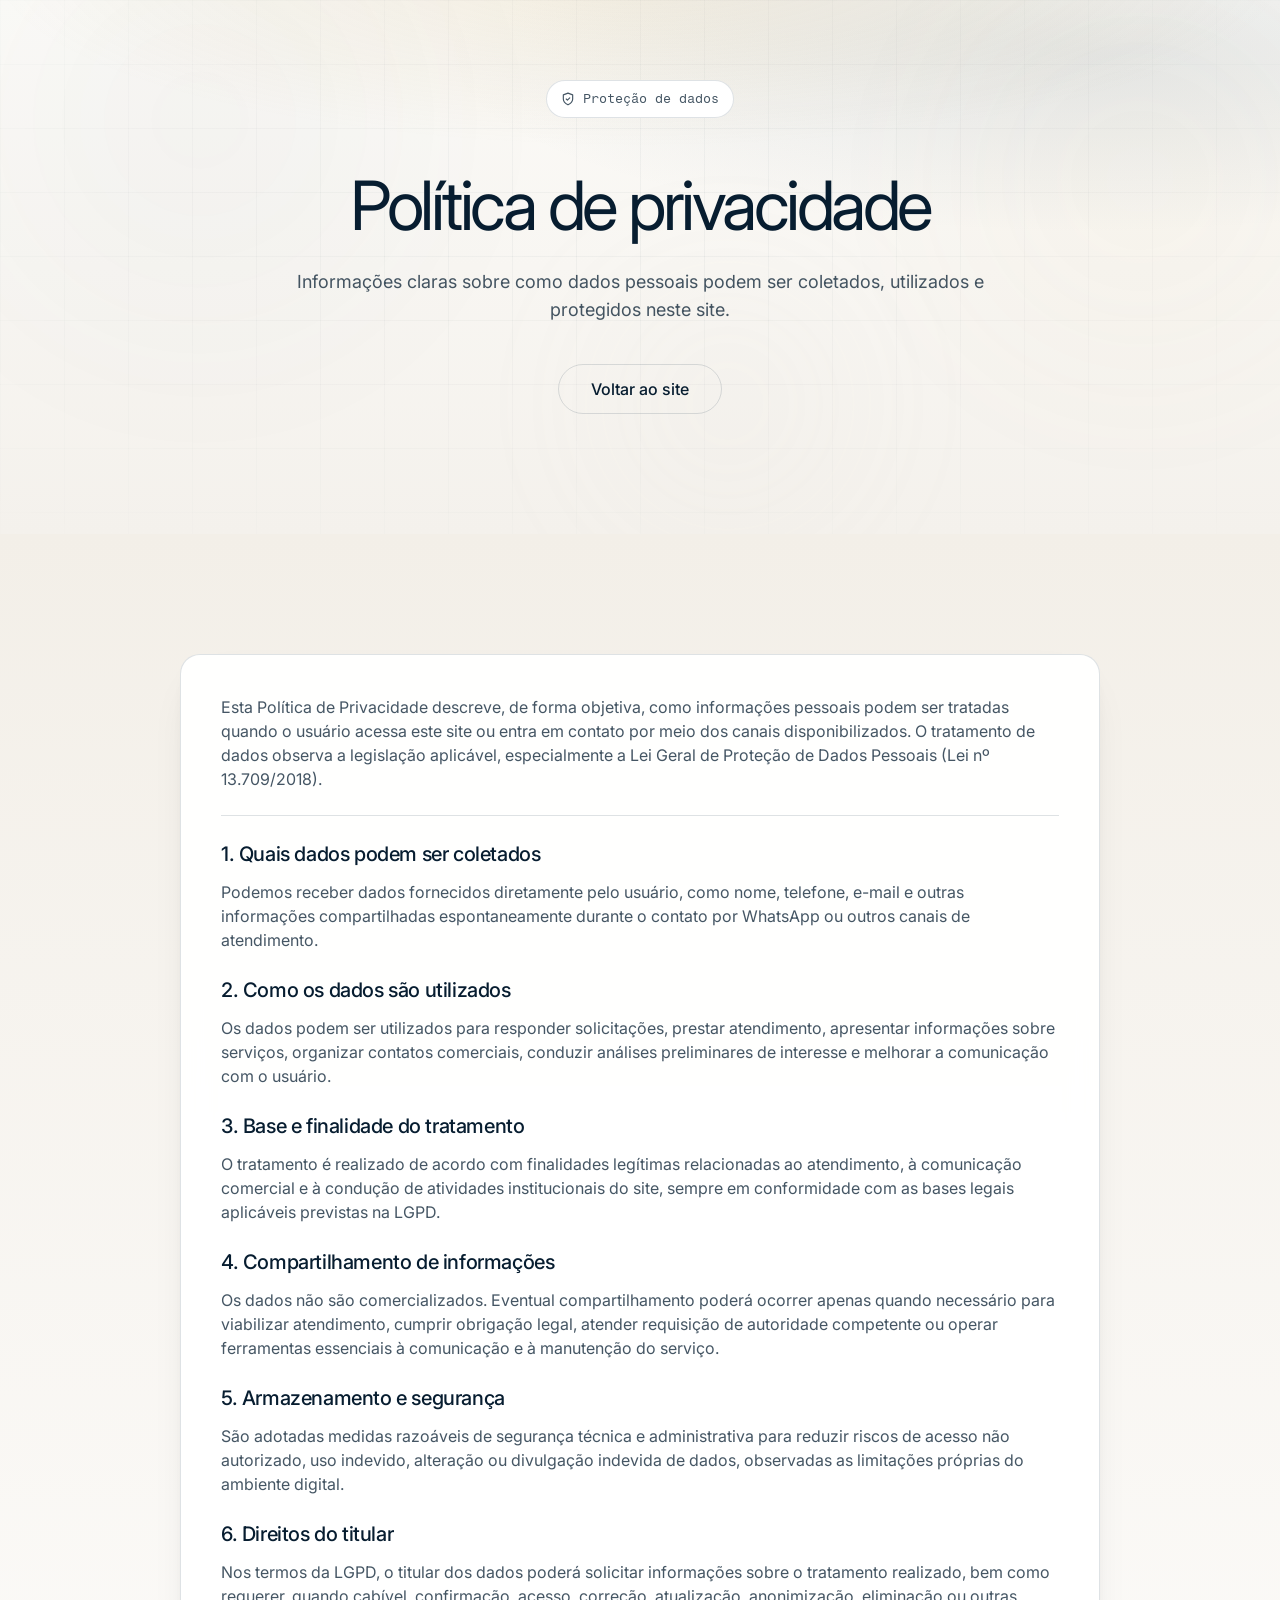
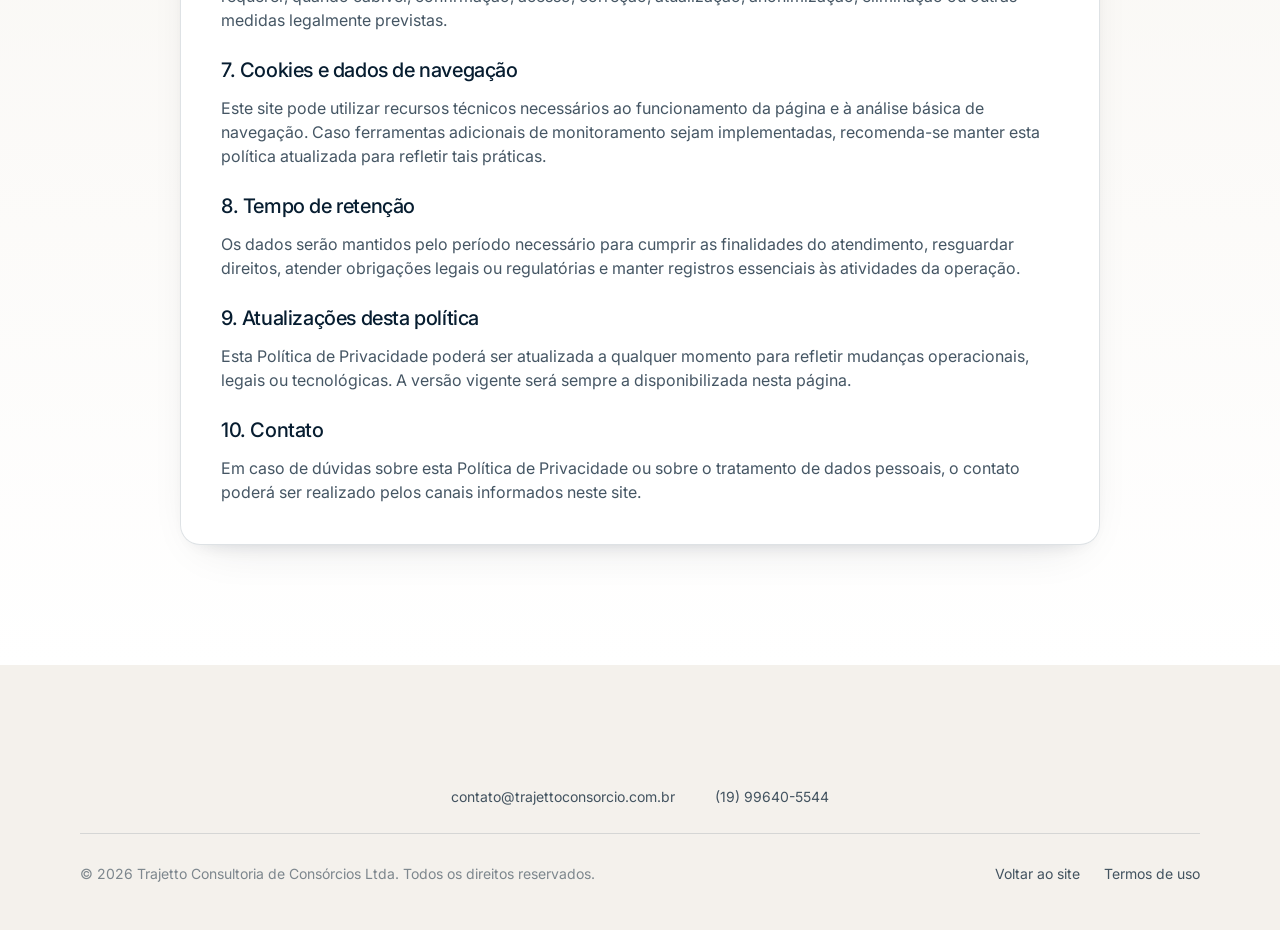
==== commit 8a966894: "alteração cor e logo 25_04_26" ====
--- a/politica-de-privacidade.html
+++ b/politica-de-privacidade.html
@@ -111,9 +111,13 @@
 
   <footer class="kit-footer">
     <div class="kit-container">
-      <div style="display: flex; align-items: center; justify-content: space-between; padding-top: var(--kit-gap-lg);">
+      <div class="kit-footer__contacts">
+        <a href="mailto:contato@trajettoconsorcio.com.br" class="kit-footer__contact">contato@trajettoconsorcio.com.br</a>
+        <a href="https://wa.me/5519996405544" class="kit-footer__contact" target="_blank" rel="noopener noreferrer">(19) 99640-5544</a>
+      </div>
+      <div class="kit-footer__bottom kit-footer__bottom--stacked">
         <p class="kit-footer__copyright">&copy; 2026 Trajetto Consultoria de Consórcios Ltda. Todos os direitos reservados.</p>
-        <div style="display: flex; gap: var(--kit-gap-lg);">
+        <div class="kit-footer__meta">
           <a href="index.html" class="kit-footer__link">Voltar ao site</a>
           <a href="termos-de-uso.html" class="kit-footer__link">Termos de uso</a>
         </div>
--- a/assets/css/variables.css
+++ b/assets/css/variables.css
@@ -1,32 +1,36 @@
 :root {
   /* ══ Cores ══ */
-  --kit-primary: #242426;
-  --kit-primary-75: rgba(36, 36, 38, 0.75);
-  --kit-primary-50: rgba(36, 36, 38, 0.50);
-  --kit-primary-25: rgba(36, 36, 38, 0.25);
-  --kit-dark: #35363b;
-  --kit-dark-alt: #4d4f57;
-  --kit-dark-muted: #58718a;
+  --kit-primary: #071d30;
+  --kit-primary-75: rgba(7, 29, 48, 0.75);
+  --kit-primary-50: rgba(7, 29, 48, 0.50);
+  --kit-primary-25: rgba(7, 29, 48, 0.25);
+  --kit-dark: #17334b;
+  --kit-dark-alt: #24445f;
+  --kit-dark-muted: #4f667b;
   --kit-white: #ffffff;
   --kit-white-80: rgba(255, 255, 255, 0.80);
   --kit-white-50: rgba(255, 255, 255, 0.50);
-  --kit-bg-light: #ebeff5;
-  --kit-bg-surface: #ebedfa;
-  --kit-accent-lime: #d9ff5c;
-  --kit-accent-purple: #c0adff;
-  --kit-accent-blue: #b8deff;
-  --kit-accent-pink: #fae9e6;
-  --kit-accent-beige: #e0c5b6;
-  --kit-accent-steel: #a5b2cf;
-  --kit-border-light: #d9d5dc;
-  --kit-border-subtle: rgba(36, 38, 105, 0.18);
+  --kit-bg-light: #f4f1ec;
+  --kit-bg-surface: #ece6dd;
+  --kit-accent-lime: #c5a35a;
+  --kit-accent-purple: #d7d6d2;
+  --kit-accent-blue: #47627a;
+  --kit-accent-pink: #e6dfd5;
+  --kit-accent-beige: #d7d6d2;
+  --kit-accent-steel: #7c8d9b;
+  --kit-border-light: #d9d2c8;
+  --kit-border-subtle: rgba(23, 51, 75, 0.14);
+  --kit-gold-strong: #b89249;
+  --kit-gold-soft: #d0b06f;
+  --kit-gold-pale: #e7d4a6;
+  --kit-gold-gradient: linear-gradient(135deg, #b89249 0%, #d9bf80 32%, #f0e0b4 52%, #c49d59 72%, #a57d3d 100%);
 
   /* ══ Gradientes ══ */
-  --kit-gradient-dark-section: linear-gradient(180deg, #343647 0%, #35363b 99%);
-  --kit-gradient-light-section: linear-gradient(180deg, #ebeff5 0%, #fff 100%);
-  --kit-gradient-white-to-light: linear-gradient(180deg, #fff 0%, #ebeff5 100%);
-  --kit-gradient-light-to-white: linear-gradient(180deg, #fff 0%, #ebedfa 100%);
-  --kit-gradient-radial-hero: radial-gradient(134% 100% at 50% 0%, #fff 0%, #ebedfa 100%);
+  --kit-gradient-dark-section: linear-gradient(180deg, #0b2438 0%, #17334b 100%);
+  --kit-gradient-light-section: linear-gradient(180deg, #f3efe8 0%, #fff 100%);
+  --kit-gradient-white-to-light: linear-gradient(180deg, #fff 0%, #f3efe8 100%);
+  --kit-gradient-light-to-white: linear-gradient(180deg, #fff 0%, #ece6dd 100%);
+  --kit-gradient-radial-hero: radial-gradient(134% 100% at 50% 0%, #fff 0%, #f4f1ec 100%);
   --kit-gradient-white-fade-50: linear-gradient(180deg, rgba(255,255,255,0.5) 0%, transparent 100%);
   --kit-gradient-white-fade-75: linear-gradient(180deg, rgba(255,255,255,0.75) 0%, transparent 100%);
   --kit-gradient-transparent-to-white: linear-gradient(180deg, transparent 0%, #fff 100%);
@@ -89,27 +93,15 @@
   --kit-radius-2xl: 32px;
   --kit-radius-full: 9999px;
   --kit-border-width: 1px;
-  --kit-border-color: rgba(36, 38, 105, 0.18);
+  --kit-border-color: rgba(23, 51, 75, 0.14);
 
   /* ══ Sombras ══ */
-  --kit-shadow-card: 0 0.637px 1.147px -0.813px rgba(79,86,130,0.11),
-                     0 1.932px 3.477px -1.625px rgba(79,86,130,0.11),
-                     0 5.106px 9.191px -2.438px rgba(79,86,130,0.1),
-                     0 16px 28.8px -3.25px rgba(79,86,130,0.06);
-  --kit-shadow-card-lg: 0 0.806px 0.806px -0.469px rgba(54,54,71,0.19),
-                        0 1.911px 1.911px -0.938px rgba(54,54,71,0.18),
-                        0 3.486px 3.486px -1.406px rgba(54,54,71,0.18),
-                        0 5.795px 5.795px -1.875px rgba(54,54,71,0.17),
-                        0 9.358px 9.358px -2.344px rgba(54,54,71,0.16),
-                        0 15.318px 15.318px -2.813px rgba(54,54,71,0.15),
-                        0 26.377px 26.377px -3.281px rgba(54,54,71,0.12),
-                        0 48px 48px -3.75px rgba(54,54,71,0.06);
-  --kit-shadow-card-md: 0 0.848px 0.848px -0.625px rgba(54,54,71,0.15),
-                        0 2.168px 2.168px -1.25px rgba(54,54,71,0.14),
-                        0 4.346px 4.346px -1.875px rgba(54,54,71,0.14),
-                        0 8.239px 8.239px -2.5px rgba(54,54,71,0.13),
-                        0 16.376px 16.376px -3.125px rgba(54,54,71,0.1),
-                        0 36px 36px -3.75px rgba(54,54,71,0.05);
-  --kit-shadow-glow: 0 0 0 12px rgba(255,255,255,0.25);
-  --kit-shadow-glow-sm: 0 0 0 4px rgba(255,255,255,0.25);
+  --kit-shadow-card: 0 8px 24px -18px rgba(7, 29, 48, 0.3),
+                     0 18px 48px -26px rgba(7, 29, 48, 0.16);
+  --kit-shadow-card-lg: 0 18px 42px -22px rgba(7, 29, 48, 0.28),
+                        0 36px 80px -38px rgba(7, 29, 48, 0.18);
+  --kit-shadow-card-md: 0 12px 28px -18px rgba(7, 29, 48, 0.2),
+                        0 24px 52px -30px rgba(7, 29, 48, 0.12);
+  --kit-shadow-glow: 0 0 0 12px rgba(208,176,111,0.2);
+  --kit-shadow-glow-sm: 0 0 0 4px rgba(208,176,111,0.18);
 }
--- a/assets/css/components.css
+++ b/assets/css/components.css
@@ -118,7 +118,7 @@
   border: 1px solid var(--kit-border-subtle);
 }
 .kit-btn-secondary:hover {
-  background: var(--kit-bg-light);
+  background: rgba(23, 51, 75, 0.05);
 }
 
 .kit-btn-white {
@@ -126,7 +126,7 @@
   color: var(--kit-primary);
 }
 .kit-btn-white:hover {
-  background: var(--kit-bg-light);
+  background: #f8f5f0;
 }
 
 .kit-btn-dark {
@@ -155,13 +155,15 @@
 
 /* ══ Cards ══ */
 .kit-card {
-  background: var(--kit-white);
+  background: rgba(255, 255, 255, 0.94);
   border-radius: var(--kit-radius-lg);
   padding: var(--kit-gap-xl);
   box-shadow: var(--kit-shadow-card);
   border: 1px solid var(--kit-border-subtle);
   overflow: hidden;
   position: relative;
+  backdrop-filter: blur(14px);
+  -webkit-backdrop-filter: blur(14px);
 }
 
 .kit-card--dark {
@@ -181,7 +183,7 @@
 }
 
 .kit-card--surface {
-  background: var(--kit-bg-light);
+  background: #f7f3ed;
   border: 1px solid var(--kit-border-subtle);
 }
 
@@ -234,9 +236,9 @@
 }
 
 .kit-badge--accent {
-  background: var(--kit-accent-lime);
-  border-color: var(--kit-accent-lime);
-  color: var(--kit-primary);
+  background: rgba(197, 163, 90, 0.16);
+  border-color: rgba(197, 163, 90, 0.28);
+  color: var(--kit-dark);
 }
 
 .kit-badge--dark {
@@ -455,6 +457,26 @@
   padding: var(--kit-section-py) 0 var(--kit-gap-xl);
 }
 
+.kit-footer__contacts {
+  display: flex;
+  align-items: center;
+  justify-content: center;
+  gap: var(--kit-gap-xl);
+  flex-wrap: wrap;
+  padding-bottom: var(--kit-gap-lg);
+}
+
+.kit-footer__contact {
+  font-family: var(--kit-font-body);
+  font-size: var(--kit-fs-body-sm);
+  color: var(--kit-primary-75);
+  transition: color 0.2s ease;
+}
+
+.kit-footer__contact:hover {
+  color: var(--kit-primary);
+}
+
 .kit-footer__grid {
   display: grid;
   grid-template-columns: 2fr repeat(4, 1fr);
@@ -497,10 +519,21 @@
   border-top: 1px solid var(--kit-border-subtle);
 }
 
+.kit-footer__bottom--stacked {
+  gap: var(--kit-gap-lg);
+}
+
 .kit-footer__copyright {
   font-family: var(--kit-font-body);
   font-size: var(--kit-fs-body-sm);
   color: var(--kit-primary-50);
+}
+
+.kit-footer__meta {
+  display: flex;
+  align-items: center;
+  gap: var(--kit-gap-lg);
+  flex-wrap: wrap;
 }
 
 /* ══ Responsivo Global ══ */
@@ -526,6 +559,8 @@
   .kit-footer__grid { grid-template-columns: 1fr 1fr; }
   .kit-btn-group { flex-direction: column; width: 100%; }
   .kit-btn-group .kit-btn { width: 100%; justify-content: center; }
+  .kit-footer__bottom { flex-direction: column; text-align: center; }
+  .kit-footer__meta { justify-content: center; }
 }
 
 @media (max-width: 480px) {
--- a/assets/css/effects.css
+++ b/assets/css/effects.css
@@ -40,7 +40,7 @@
   background: var(--kit-accent-purple);
   border-radius: 50%;
   filter: blur(120px);
-  opacity: 0.3;
+  opacity: 0.2;
   pointer-events: none;
 }
 
@@ -51,7 +51,7 @@
   background: var(--kit-accent-blue);
   border-radius: 50%;
   filter: blur(120px);
-  opacity: 0.3;
+  opacity: 0.16;
   pointer-events: none;
 }
 
@@ -62,7 +62,7 @@
   background: var(--kit-accent-lime);
   border-radius: 50%;
   filter: blur(100px);
-  opacity: 0.2;
+  opacity: 0.14;
   pointer-events: none;
 }
 
--- a/assets/css/page.css
+++ b/assets/css/page.css
@@ -4,7 +4,7 @@
 .hero-section {
   position: relative;
   overflow: hidden;
-  background: #fff;
+  background: linear-gradient(180deg, #fcfbf8 0%, #f4f1ec 100%);
 }
 
 /* Hero CTA — botão + preço empilhados verticalmente */
@@ -36,7 +36,9 @@
   content: '';
   position: absolute;
   inset: 0;
-  background: radial-gradient(ellipse 90% 55% at 50% -5%, rgba(192, 173, 255, 0.22) 0%, transparent 68%);
+  background:
+    radial-gradient(ellipse 82% 54% at 50% -6%, rgba(197, 163, 90, 0.16) 0%, transparent 62%),
+    radial-gradient(ellipse 72% 48% at 85% 10%, rgba(71, 98, 122, 0.12) 0%, transparent 70%);
   animation: hero-gradient-shift 8s ease-in-out infinite;
 }
 
@@ -50,9 +52,9 @@
 .hero-orb--1 {
   width: 640px;
   height: 640px;
-  background: radial-gradient(circle, var(--kit-accent-purple) 0%, transparent 70%);
+  background: radial-gradient(circle, rgba(71, 98, 122, 0.22) 0%, transparent 70%);
   filter: blur(90px);
-  opacity: 0.28;
+  opacity: 0.22;
   top: -200px;
   left: -120px;
   animation: hero-orb-1 20s ease-in-out infinite;
@@ -61,9 +63,9 @@
 .hero-orb--2 {
   width: 560px;
   height: 560px;
-  background: radial-gradient(circle, var(--kit-accent-blue) 0%, transparent 70%);
+  background: radial-gradient(circle, rgba(197, 163, 90, 0.22) 0%, transparent 72%);
   filter: blur(80px);
-  opacity: 0.32;
+  opacity: 0.24;
   top: -100px;
   right: -140px;
   animation: hero-orb-2 25s ease-in-out infinite;
@@ -72,9 +74,9 @@
 .hero-orb--3 {
   width: 380px;
   height: 380px;
-  background: radial-gradient(circle, var(--kit-accent-lime) 0%, transparent 70%);
+  background: radial-gradient(circle, rgba(215, 214, 210, 0.45) 0%, transparent 72%);
   filter: blur(70px);
-  opacity: 0.22;
+  opacity: 0.18;
   bottom: -60px;
   left: 42%;
   animation: hero-orb-3 17s ease-in-out infinite;
@@ -84,16 +86,52 @@
   position: absolute;
   inset: 0;
   background-image:
-    linear-gradient(rgba(36, 36, 38, 0.035) 1px, transparent 1px),
-    linear-gradient(90deg, rgba(36, 36, 38, 0.035) 1px, transparent 1px);
+    linear-gradient(rgba(23, 51, 75, 0.04) 1px, transparent 1px),
+    linear-gradient(90deg, rgba(23, 51, 75, 0.04) 1px, transparent 1px);
   background-size: 64px 64px;
   -webkit-mask-image: radial-gradient(ellipse 85% 85% at 50% 40%, black 10%, transparent 100%);
   mask-image: radial-gradient(ellipse 85% 85% at 50% 40%, black 10%, transparent 100%);
 }
 
+.hero-watermark {
+  position: absolute;
+  right: -56px;
+  bottom: -132px;
+  width: min(40vw, 520px);
+  opacity: 0.07;
+  transform: rotate(-7deg);
+  transform-origin: center;
+  mix-blend-mode: multiply;
+}
+
+.hero-watermark::after {
+  content: '';
+  position: absolute;
+  inset: 0;
+  background: radial-gradient(circle at 48% 46%, transparent 40%, rgba(255, 255, 255, 0.45) 100%);
+}
+
+.hero-watermark__image {
+  display: block;
+  width: 100%;
+  height: auto;
+}
+
 .hero-section > .kit-container {
   position: relative;
   z-index: 1;
+}
+
+.hero-brand {
+  display: flex;
+  justify-content: center;
+  margin-bottom: var(--kit-gap-xl);
+}
+
+.hero-brand__logo {
+  width: min(210px, 38vw);
+  height: auto;
+  filter: drop-shadow(0 16px 28px rgba(7, 29, 48, 0.12));
 }
 
 /* ══ Responsive Typography ══ */
@@ -133,6 +171,21 @@
     word-break: break-word;
     overflow-wrap: break-word;
   }
+
+  .hero-watermark {
+    right: -44px;
+    bottom: -54px;
+    width: min(52vw, 300px);
+    opacity: 0.042;
+  }
+
+  .hero-brand {
+    margin-bottom: var(--kit-gap-lg);
+  }
+
+  .hero-brand__logo {
+    width: min(170px, 42vw);
+  }
 }
 
 @media (max-width: 480px) {
@@ -147,6 +200,10 @@
     --kit-section-py: 56px;
     --kit-section-px: 16px;
   }
+
+  .hero-brand__logo {
+    width: min(148px, 44vw);
+  }
 }
 
 /* Hero Price Tag */
@@ -236,7 +293,7 @@
   height: 8px;
   min-width: 8px;
   border-radius: 50%;
-  background: var(--kit-accent-purple);
+  background: var(--kit-accent-blue);
   margin-top: 8px;
 }
 
@@ -263,8 +320,8 @@
   height: 18px;
   min-width: 18px;
   border-radius: 50%;
-  background: var(--kit-accent-lime);
-  background-image: url("data:image/svg+xml,%3Csvg xmlns='http://www.w3.org/2000/svg' width='12' height='12' viewBox='0 0 24 24' fill='none' stroke='%23242426' stroke-width='3' stroke-linecap='round' stroke-linejoin='round'%3E%3Cpolyline points='20 6 9 17 4 12'%3E%3C/polyline%3E%3C/svg%3E");
+  background: var(--kit-gold-soft);
+  background-image: url("data:image/svg+xml,%3Csvg xmlns='http://www.w3.org/2000/svg' width='12' height='12' viewBox='0 0 24 24' fill='none' stroke='%23071d30' stroke-width='3' stroke-linecap='round' stroke-linejoin='round'%3E%3Cpolyline points='20 6 9 17 4 12'%3E%3C/polyline%3E%3C/svg%3E");
   background-repeat: no-repeat;
   background-position: center;
   background-size: 10px;
@@ -319,7 +376,8 @@
   width: 48px;
   height: 48px;
   border-radius: var(--kit-radius-sm);
-  background: var(--kit-accent-lime);
+  background: var(--kit-gold-gradient);
+  border: 1px solid rgba(184, 146, 73, 0.2);
   font-family: var(--kit-font-heading);
   font-size: var(--kit-fs-h5);
   font-weight: var(--kit-fw-semibold);
@@ -419,7 +477,7 @@
   left: 0;
   right: 0;
   height: 4px;
-  background: var(--kit-accent-lime);
+  background: var(--kit-gold-gradient);
 }
 
 .pna-pricing-from {
@@ -474,8 +532,8 @@
   height: 18px;
   min-width: 18px;
   border-radius: 50%;
-  background: var(--kit-accent-lime);
-  background-image: url("data:image/svg+xml,%3Csvg xmlns='http://www.w3.org/2000/svg' width='12' height='12' viewBox='0 0 24 24' fill='none' stroke='%23242426' stroke-width='3' stroke-linecap='round' stroke-linejoin='round'%3E%3Cpolyline points='20 6 9 17 4 12'%3E%3C/polyline%3E%3C/svg%3E");
+  background: var(--kit-gold-soft);
+  background-image: url("data:image/svg+xml,%3Csvg xmlns='http://www.w3.org/2000/svg' width='12' height='12' viewBox='0 0 24 24' fill='none' stroke='%23071d30' stroke-width='3' stroke-linecap='round' stroke-linejoin='round'%3E%3Cpolyline points='20 6 9 17 4 12'%3E%3C/polyline%3E%3C/svg%3E");
   background-repeat: no-repeat;
   background-position: center;
   background-size: 10px;
@@ -499,7 +557,7 @@
   height: 48px;
   min-width: 48px;
   border-radius: 50%;
-  background: var(--kit-accent-lime);
+  background: var(--kit-gold-gradient);
   display: flex;
   align-items: center;
   justify-content: center;
@@ -585,15 +643,15 @@
 
 /* ══ CTA Accent button ══ */
 .kit-btn-accent {
-  background: var(--kit-accent-lime);
+  background: var(--kit-gold-gradient);
   color: var(--kit-primary);
   font-weight: var(--kit-fw-semibold);
 }
 
 .kit-btn-accent:hover {
-  background: #c8ee4e;
+  background: linear-gradient(135deg, #c29b55 0%, #e2c98c 52%, #ad8442 100%);
   transform: translateY(-1px);
-  box-shadow: 0 4px 16px rgba(217, 255, 92, 0.35);
+  box-shadow: 0 8px 24px rgba(184, 146, 73, 0.28);
 }
 
 /* ══ Identification Grid (Bloco 2) ══ */
@@ -641,7 +699,7 @@
 .pna-objection-icon {
   font-size: 22px;
   font-weight: bold;
-  color: var(--kit-accent-lime);
+  color: var(--kit-gold-pale);
   min-width: 26px;
   line-height: 1;
 }
@@ -683,7 +741,7 @@
 }
 
 .pna-spotlight-item {
-  background: var(--kit-white);
+  background: rgba(255, 255, 255, 0.78);
   border-radius: var(--kit-radius-xl);
   padding: var(--kit-gap-lg) var(--kit-gap-xl);
   box-shadow: var(--kit-shadow-card);
@@ -696,6 +754,8 @@
   color: var(--kit-primary);
   line-height: var(--kit-lh-body);
   transition: transform 0.3s ease, box-shadow 0.3s ease;
+  backdrop-filter: blur(14px);
+  -webkit-backdrop-filter: blur(14px);
 }
 
 .pna-spotlight-item:hover {
@@ -708,8 +768,9 @@
   height: 8px;
   min-width: 8px;
   border-radius: 50%;
-  background: var(--kit-accent-lime);
+  background: var(--kit-gold-soft);
   border: 2px solid var(--kit-primary);
+  box-shadow: 0 0 0 6px rgba(197, 163, 90, 0.12);
 }
 
 /* ══ Deliverables Stack (Bloco 7 — card overlap reveal) ══ */
@@ -727,7 +788,7 @@
   gap: var(--kit-gap-lg);
   margin-top: -12px;
   position: relative;
-  background: var(--kit-white);
+  background: linear-gradient(180deg, rgba(255,255,255,0.96) 0%, rgba(244,241,236,0.94) 100%);
   border: 1px solid var(--kit-border-subtle);
   box-shadow: var(--kit-shadow-card);
   transition: transform 0.3s ease, z-index 0s, box-shadow 0.3s ease;
@@ -757,7 +818,9 @@
 /* ══ Steps Scroll Section (Bloco 6 — Tidy Build scroll-bg) ══ */
 .pna-steps-scroll-section {
   padding: var(--kit-section-py) 0;
-  background: var(--kit-gradient-light-section);
+  background:
+    radial-gradient(circle at top right, rgba(197, 163, 90, 0.1), transparent 24%),
+    var(--kit-gradient-light-section);
   transition: background 0.7s ease;
   position: relative;
   overflow: hidden;
@@ -785,7 +848,7 @@
 
 /* Phase 3: full dark */
 .pna-steps-scroll-section.pna-steps--phase-3 {
-  background: linear-gradient(180deg, #35363b 0%, #242426 100%);
+  background: linear-gradient(180deg, #10283c 0%, #071d30 100%);
 }
 
 .pna-steps-scroll-section.pna-steps--phase-3 .kit-h2 {
@@ -831,7 +894,7 @@
   font-size: 48px;
   line-height: 1;
   font-weight: var(--kit-fw-semibold);
-  color: var(--kit-primary-25);
+  color: rgba(184, 146, 73, 0.46);
   font-family: var(--kit-font-heading);
   letter-spacing: -2px;
   min-width: 80px;
@@ -840,7 +903,7 @@
 
 .pna-steps--phase-2 .pna-step-panel .pna-step-number,
 .pna-steps--phase-3 .pna-step-panel .pna-step-number {
-  color: rgba(255, 255, 255, 0.68);
+  color: var(--kit-gold-pale);
   text-shadow: 0 0 12px rgba(0, 0, 0, 0.24);
 }
 
@@ -921,14 +984,16 @@
   display: flex;
   align-items: center;
   justify-content: center;
-  background: var(--kit-gradient-dark-section);
+  background:
+    radial-gradient(circle at 20% 20%, rgba(197, 163, 90, 0.12), transparent 24%),
+    var(--kit-gradient-dark-section);
   overflow: hidden;
 }
 
 .pna-story-glow {
   position: absolute;
   inset: 0;
-  background: radial-gradient(ellipse 60% 50% at 50% 50%, rgba(192, 173, 255, 0.18) 0%, transparent 70%);
+  background: radial-gradient(ellipse 60% 50% at 50% 50%, rgba(197, 163, 90, 0.22) 0%, rgba(71, 98, 122, 0.12) 36%, transparent 70%);
   pointer-events: none;
 }
 
@@ -971,7 +1036,7 @@
 }
 
 .pna-story-phrase--2 {
-  color: var(--kit-accent-lime);
+  color: var(--kit-gold-pale);
 }
 
 /* ══ Benefit Grid (Bloco 4) ══ */
@@ -1003,7 +1068,7 @@
   width: 48px;
   height: 48px;
   border-radius: var(--kit-radius-sm);
-  background: var(--kit-bg-surface);
+  background: linear-gradient(135deg, rgba(197, 163, 90, 0.18) 0%, rgba(255, 255, 255, 0.92) 100%);
   display: flex;
   align-items: center;
   justify-content: center;
